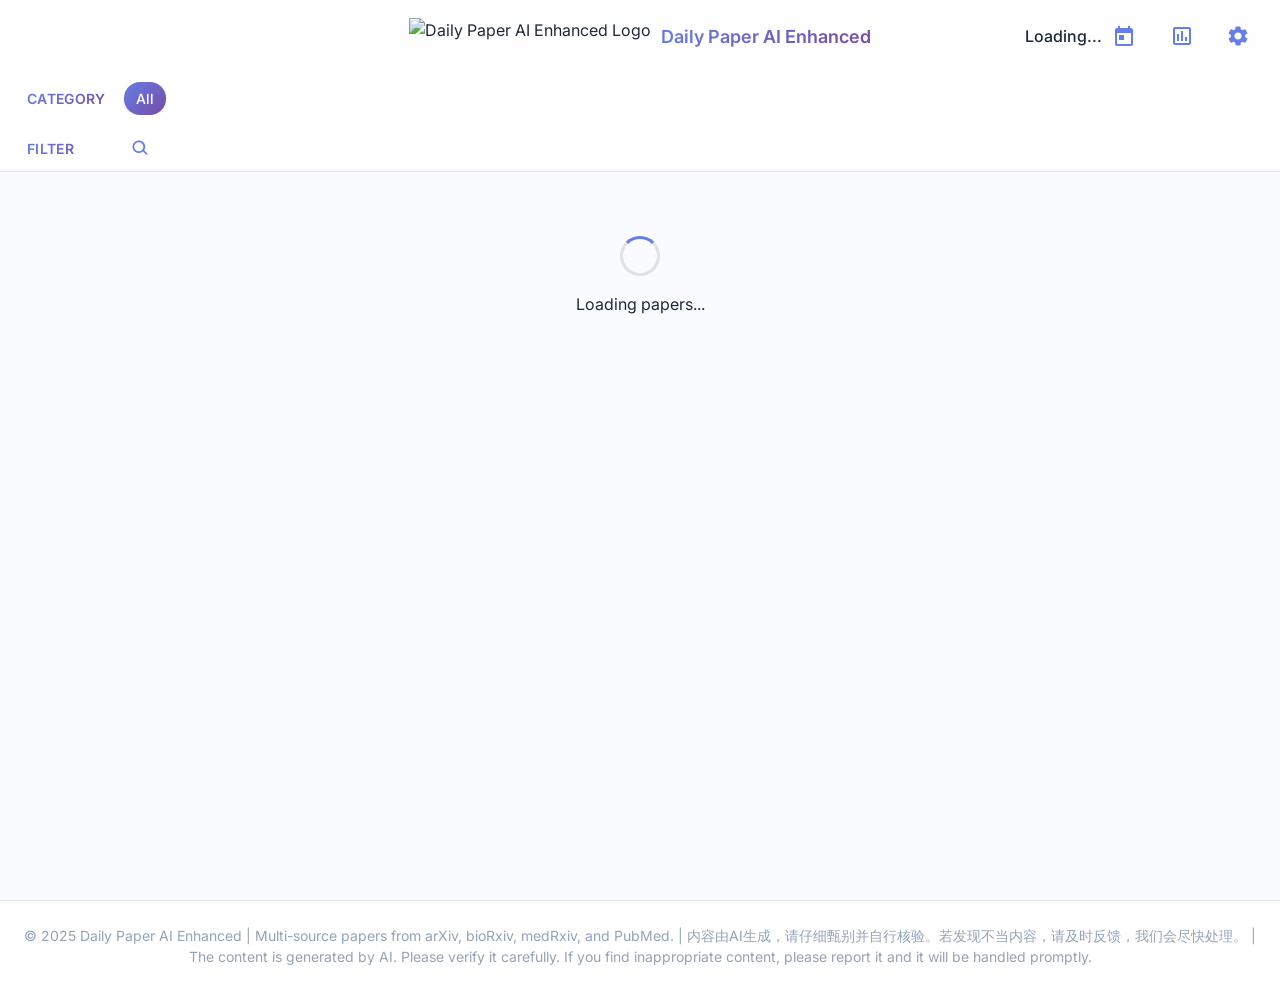
==== index.html @ 7dcc80c2 "Add multi-source paper pipeline and frontend docs" ====
<!DOCTYPE html>
<html lang="zh-CN">
<head>
    <meta charset="UTF-8">
    <meta name="viewport" content="width=device-width, initial-scale=1.0">
    <meta name="description" content="Daily Paper AI Enhanced - multi-source daily research digest">
    <title>Daily Paper AI Enhanced</title>
    <link rel="icon" type="image/png" href="assets/logo2-removebg-preview.png">
    <link rel="shortcut icon" type="image/png" href="assets/logo2-removebg-preview.png">
    <link rel="stylesheet" href="css/styles.css">
    <link rel="stylesheet" href="https://fonts.googleapis.com/css2?family=Inter:wght@300;400;500;600;700&display=swap">
    <link rel="stylesheet" href="https://cdn.jsdelivr.net/npm/flatpickr/dist/flatpickr.min.css">
    <script src="https://cdn.jsdelivr.net/npm/flatpickr"></script>

    <!-- Authentication Scripts -->
    <script src="js/auth-config.js"></script>
    <script src="js/auth.js"></script>
    <!-- Data Source Configuration -->
    <script src="js/data-config.js"></script>
    <script src="js/site-config.js"></script>
    <script>
        // Check authentication on page load
        Auth.requireAuth();

        // Show logout button only if password protection is enabled
        document.addEventListener('DOMContentLoaded', function() {
            const logoutButton = document.getElementById('logoutButton');
            if (logoutButton && Auth.isPasswordEnabled()) {
                logoutButton.style.display = '';
            }
        });
    </script>

    <script>
        window.onerror = function(message, source, lineno, colno, error) {
            const errorDiv = document.createElement('div');
            errorDiv.style.position = 'fixed';
            errorDiv.style.bottom = '10px';
            errorDiv.style.left = '10px';
            errorDiv.style.backgroundColor = 'rgba(255, 0, 0, 0.8)';
            errorDiv.style.color = 'white';
            errorDiv.style.padding = '10px';
            errorDiv.style.borderRadius = '5px';
            errorDiv.style.zIndex = '10000';
            errorDiv.style.maxWidth = '80%';
            errorDiv.textContent = `错误: ${message} (${source}:${lineno}:${colno})`;
            document.body.appendChild(errorDiv);
            
            setTimeout(() => errorDiv.remove(), 5000);
            
            return false;
        };
    </script>
</head>
<body>
    <div class="app-container">
        <header>
            <div class="header-content">
                <div class="header-left"></div>
                
                <div class="header-center">
                    <a href="index.html" class="site-logo">
                        <img src="assets/logo2-removebg-preview.png" alt="Daily Paper AI Enhanced Logo" class="logo-image" data-site-logo-alt>
                        <span class="site-title" data-site-title>Daily Paper AI Enhanced</span>
                    </a>
                </div>
                
                <div class="header-controls">
                    <div class="date-selector">
                        <div class="date-display">
                            <span id="currentDate">Loading...</span>
                            <button id="calendarButton" class="icon-button">
                                <svg width="24" height="24" viewBox="0 0 24 24" fill="none" xmlns="http://www.w3.org/2000/svg">
                                    <path d="M19 4H18V2H16V4H8V2H6V4H5C3.89 4 3.01 4.9 3.01 6L3 20C3 21.1 3.89 22 5 22H19C20.1 22 21 21.1 21 20V6C21 4.9 20.1 4 19 4ZM19 20H5V9H19V20ZM7 11H12V16H7V11Z" fill="currentColor"/>
                                </svg>
                            </button>
                        </div>
                    </div>
                    <a href="statistic.html" class="icon-button" title="Statistics">
                        <svg width="24" height="24" viewBox="0 0 24 24" fill="none" xmlns="http://www.w3.org/2000/svg">
                            <path d="M9 17H7V10H9V17ZM13 17H11V7H13V17ZM17 17H15V13H17V17ZM19 19H5V5H19V19.1V19ZM19 3H5C3.9 3 3 3.9 3 5V19C3 20.1 3.9 21 5 21H19C20.1 21 21 20.1 21 19V5C21 3.9 20.1 3 19 3Z" fill="currentColor"/>
                        </svg>
                    </a>
                    <a href="settings.html" class="icon-button" title="Settings">
                        <svg width="24" height="24" viewBox="0 0 24 24" fill="none" xmlns="http://www.w3.org/2000/svg">
                            <path d="M19.14 12.94c.04-.3.06-.61.06-.94 0-.32-.02-.64-.07-.94l2.03-1.58c.18-.14.23-.41.12-.61l-1.92-3.32c-.12-.22-.37-.29-.59-.22l-2.39.96c-.5-.38-1.03-.7-1.62-.94l-.36-2.54c-.04-.24-.24-.41-.48-.41h-3.84c-.24 0-.43.17-.47.41l-.36 2.54c-.59.24-1.13.57-1.62.94l-2.39-.96c-.22-.08-.47 0-.59.22L2.74 8.87c-.12.21-.08.47.12.61l2.03 1.58c-.05.3-.09.63-.09.94s.02.64.07.94l-2.03 1.58c-.18.14-.23.41-.12.61l1.92 3.32c.12.22.37.29.59.22l2.39-.96c.5.38 1.03.7 1.62.94l.36 2.54c.05.24.24.41.48.41h3.84c.24 0 .44-.17.47-.41l.36-2.54c.59-.24 1.13-.56 1.62-.94l2.39.96c.22.08.47 0 .59-.22l1.92-3.32c.12-.22.07-.47-.12-.61l-2.01-1.58zM12 15.6c-1.98 0-3.6-1.62-3.6-3.6s1.62-3.6 3.6-3.6 3.6 1.62 3.6 3.6-1.62 3.6-3.6 3.6z" fill="currentColor"/>
                        </svg>
                    </a>
                    <button id="logoutButton" onclick="Auth.logout()" class="icon-button" title="Logout" style="border: none; background: transparent; cursor: pointer; color: #e74c3c; display: none;">
                        <svg width="24" height="24" viewBox="0 0 24 24" fill="none" xmlns="http://www.w3.org/2000/svg">
                            <path d="M17 7L15.59 8.41L18.17 11H8V13H18.17L15.59 15.59L17 17L22 12L17 7ZM4 5H12V3H4C2.9 3 2 3.9 2 5V19C2 20.1 2.9 21 4 21H12V19H4V5Z" fill="currentColor"/>
                        </svg>
                    </button>
                    <!-- <div class="view-controls">
                        <button id="toggleView" class="button">
                            <span class="view-icon">
                                <svg width="24" height="24" viewBox="0 0 24 24" fill="none" xmlns="http://www.w3.org/2000/svg">
                                    <path d="M4 11H9V5H4V11ZM4 18H9V12H4V18ZM10 18H15V12H10V18ZM16 18H21V12H16V18ZM10 11H15V5H10V11ZM16 5V11H21V5H16Z" fill="currentColor"/>
                                </svg>
                            </span>
                            <span>View</span>
                        </button>
                    </div> -->
                </div>
            </div>
            <div class="category-nav">
                <div class="category-label-container">
                    <span class="category-nav-label">Category</span>
                    <div class="category-scroll">
                        <button class="category-button active" data-category="all">All</button>
                        <!-- 分类按钮将通过 JavaScript 动态生成 -->
                    </div>
                </div>
                <!-- Filter Tag Container -->
                <div class="filter-label-container">
                    <span class="filter-nav-label">Filter</span>
                    <!-- Text Search (magnifier-triggered) -->
                    <div id="textSearchContainer" class="text-search">
                        <button id="textSearchToggle" class="icon-button" title="Search">
                            <svg width="20" height="20" viewBox="0 0 24 24" fill="none" xmlns="http://www.w3.org/2000/svg">
                                <path d="M10.5 3a7.5 7.5 0 105.07 13.07l3.68 3.68a1 1 0 001.41-1.41l-3.68-3.68A7.5 7.5 0 0010.5 3zm0 2a5.5 5.5 0 110 11 5.5 5.5 0 010-11z" fill="currentColor"/>
                            </svg>
                        </button>
                        <div class="search-input-wrapper" style="display: none;">
                            <input id="textSearchInput" type="text" placeholder="Type to search..." aria-label="Search" />
                            <button id="textSearchClear" class="clear-x" title="Clear" style="display: none;">×</button>
                        </div>
                    </div>
                    <div class="filter-scroll" id="filterTags">
                        <!-- Authors and Keywords will be dynamically added here -->
                    </div>
                </div>
            </div>
        </header>

        <main>
            <div class="date-picker-modal" id="datePickerModal">
                <div class="date-picker-content">
                    <div class="date-picker-body">
                        <h3 class="date-picker-title">Select Date</h3>
                        <div class="flatpickr-container">
                            <input type="text" id="datepicker" placeholder="Select Date" data-input>
                        </div>
                        <div class="date-range-selector">
                            <span class="toggle-label">Range</span>
                            <label class="toggle-switch">
                                <input type="checkbox" id="dateRangeMode">
                                <span class="toggle-slider"></span>
                            </label>
                        </div>
                    </div>
                </div>
            </div>

            <div class="paper-container" id="paperContainer">
                <div class="loading-container">
                    <div class="loading-spinner"></div>
                    <p>Loading papers...</p>
                </div>
            </div>
        </main>

        <div class="paper-modal" id="paperModal">
            <div class="paper-modal-content">
                <div class="paper-modal-header">
                    <h2 id="modalTitle">Details</h2>
                    <button id="closeModal" class="icon-button">
                        <svg width="24" height="24" viewBox="0 0 24 24" fill="none" xmlns="http://www.w3.org/2000/svg">
                            <path d="M19 6.41L17.59 5L12 10.59L6.41 5L5 6.41L10.59 12L5 17.59L6.41 19L12 13.41L17.59 19L19 17.59L13.41 12L19 6.41Z" fill="currentColor"/>
                        </svg>
                    </button>
                </div>
                <div class="paper-modal-body" id="modalBody">
                </div>
                <div class="paper-modal-footer">
                    <div class="paper-navigation">
                        <span class="navigation-hint">← → to navigate • space for random</span>
                        <span id="paperPosition" class="paper-position">-</span>
                    </div>
                    <div class="paper-modal-buttons">
                    <a id="kimiChatLink" href="#" target="_blank" class="button icon-button" title="Open in KimiChat">
                        <svg width="24" height="24" viewBox="0 0 24 24" fill="none" xmlns="http://www.w3.org/2000/svg">
                            <text x="4" y="17" fill="#a42c25" font-family="Arial" font-weight="bold" font-size="14">AI</text>
                        </svg>
                    </a>
                    <a id="pdfLink" href="#" target="_blank" class="button icon-button" title="Open PDF">
                        <svg width="24" height="24" viewBox="0 0 24 24" fill="none" xmlns="http://www.w3.org/2000/svg">
                            <path d="M20 2H8C6.9 2 6 2.9 6 4V16C6 17.1 6.9 18 8 18H20C21.1 18 22 17.1 22 16V4C22 2.9 21.1 2 20 2ZM20 16H8V4H20V16ZM4 6H2V20C2 21.1 2.9 22 4 22H18V20H4V6ZM16 12V9C16 8.45 15.55 8 15 8H13V13H15C15.55 13 16 12.55 16 12ZM14 9H15V12H14V9ZM18 11H19V10H18V9H19V8H17V13H18V11ZM10 11H11C11.55 11 12 10.55 12 10V9C12 8.45 11.55 8 11 8H9V13H10V11ZM10 9H11V10H10V9Z" fill="#a42c25"/>
                        </svg>
                    </a>
                    <a id="htmlLink" href="#" target="_blank" class="button icon-button" title="Open HTML">
                        <svg width="24" height="24" viewBox="0 0 24 24" fill="none" xmlns="http://www.w3.org/2000/svg">
                            <path d="M7 17L3 12L7 7M17 17L21 12L17 7M14 5L10 19" stroke="#a42c25" stroke-width="2" stroke-linecap="round" stroke-linejoin="round"/>
                        </svg>
                    </a>
                    <a id="paperLink" href="#" target="_blank" class="button icon-button primary" title="Open paper page">
                        <svg width="24" height="24" viewBox="0 0 24 24" fill="none" xmlns="http://www.w3.org/2000/svg">
                            <path d="M14 3H6C4.9 3 4 3.9 4 5V19C4 20.1 4.9 21 6 21H18C19.1 21 20 20.1 20 19V9L14 3Z" stroke="#a42c25" stroke-width="1.8" stroke-linejoin="round"/>
                            <path d="M14 3V9H20" stroke="#a42c25" stroke-width="1.8" stroke-linejoin="round"/>
                            <path d="M10 14L16 8" stroke="#a42c25" stroke-width="1.8" stroke-linecap="round"/>
                            <path d="M12.5 8H16V11.5" stroke="#a42c25" stroke-width="1.8" stroke-linecap="round" stroke-linejoin="round"/>
                        </svg>
                    </a>
                    </div>
                </div>
            </div>
        </div>
    </div>
    
    <footer>
        <div class="footer-content">
            <p>&copy; 2025 <span data-site-title>Daily Paper AI Enhanced</span> | Multi-source papers from <span data-source-summary>arXiv, bioRxiv, medRxiv, and PubMed</span>. | 内容由AI生成，请仔细甄别并自行核验。若发现不当内容，请及时反馈，我们会尽快处理。 | The content is generated by AI. Please verify it carefully. If you find inappropriate content, please report it and it will be handled promptly.</p>
        </div>
    </footer>

    <!-- 回到顶部按钮 -->
    <button id="backToTop" class="back-to-top" title="back to top">
        <svg width="24" height="24" viewBox="0 0 24 24" fill="none" xmlns="http://www.w3.org/2000/svg">
            <path d="M7 14L12 9L17 14" stroke="currentColor" stroke-width="2" stroke-linecap="round" stroke-linejoin="round"/>
        </svg>
    </button>

    <script src="js/app.js?v=1.0.1"></script>
</body>
</html>
---- css/styles.css ----
/* 基础样式 */
:root {
  --primary-color: #667eea;
  --secondary-color: #764ba2;
  --accent-color: #6d2dad;
  --gradient-primary: linear-gradient(135deg, #667eea 0%, #764ba2 100%);
  --gradient-light: linear-gradient(135deg, #e0e7ff 0%, #f3e8ff 100%);
  --background-color: #fafbff;
  --card-bg-color: #ffffff;
  --background-hover: #f1f5f9;
  --text-color: #1e293b;
  --text-secondary: #475569;
  --text-tertiary: #94a3b8;
  --border-color: #e2e8f0;
  --border-accent: rgba(102, 126, 234, 0.2);
  --shadow-sm: 0 1px 3px rgba(102, 126, 234, 0.1);
  --shadow-md: 0 4px 15px rgba(102, 126, 234, 0.15);
  --shadow-lg: 0 8px 25px rgba(102, 126, 234, 0.2);
  --radius-sm: 8px;
  --radius-md: 12px;
  --transition: all 0.2s ease;
  --match-highlight: rgba(255, 223, 77, 0.22); /* 更明显的浅黄色背景 */
  --gold-color: #ffd700;
  --gold-dark: #d4af37;
  --gold-gradient: linear-gradient(135deg, #ffd700 0%, #d4af37 100%);
  --author-color: #10b981;
  --author-gradient: linear-gradient(135deg, #10b981 0%, #059669 100%);
  --keyword-color: #8b5cf6;
  --keyword-gradient: linear-gradient(135deg, #8b5cf6 0%, #7c3aed 100%);
}

* {
  margin: 0;
  padding: 0;
  box-sizing: border-box;
}

body {
  font-family: 'Inter', -apple-system, BlinkMacSystemFont, 'Segoe UI', Roboto, Helvetica, Arial, sans-serif;
  background-color: var(--background-color);
  color: var(--text-color);
  line-height: 1.5;
  -webkit-font-smoothing: antialiased;
  -moz-osx-font-smoothing: grayscale;
}

a {
  color: var(--primary-color);
  text-decoration: none;
}

a:hover {
  text-decoration: underline;
}

button {
  cursor: pointer;
  border: none;
  background: none;
  font: inherit;
  color: inherit;
}

.button {
  display: inline-flex;
  align-items: center;
  justify-content: center;
  gap: 8px;
  padding: 8px 16px;
  border-radius: var(--radius-sm);
  font-weight: 500;
  transition: var(--transition);
  background-color: var(--background-hover);
}

.button:hover {
  background-color: var(--border-color);
}

.button.primary {
  background: var(--gradient-primary);
  color: white;
  box-shadow: var(--shadow-sm);
}

.button.primary:hover {
  box-shadow: var(--shadow-md);
  transform: translateY(-1px);
}

.icon-button {
  display: flex;
  align-items: center;
  justify-content: center;
  width: 36px;
  height: 36px;
  border-radius: 50%;
  transition: var(--transition);
  color: var(--primary-color);
}

.icon-button:hover {
  background-color: rgba(102, 126, 234, 0.1);
}

/* 视图控制按钮样式 */
.view-controls {
  display: flex;
  align-items: center;
  gap: 4px;
}

.view-icon {
  display: flex;
  align-items: center;
  justify-content: center;
  margin-right: 2px;
  color: var(--primary-color);
  font-size: 14px;
}

.view-controls .button {
  border: 1px solid var(--border-accent);
  background-color: rgba(102, 126, 234, 0.05);
  padding: 4px 10px;
  font-size: 13px;
}

.view-controls .button:hover {
  background-color: rgba(102, 126, 234, 0.1);
}

.view-controls .button.active {
  background-color: rgba(102, 126, 234, 0.15);
  border-color: var(--primary-color);
  color: var(--primary-color);
  font-weight: 500;
}

/* 布局容器 */
.app-container {
  display: flex;
  flex-direction: column;
  min-height: 100vh;
}

/* 页头 */
header {
  position: sticky;
  top: 0;
  z-index: 100;
  background-color: rgba(255, 255, 255, 0.8);
  backdrop-filter: blur(10px);
  -webkit-backdrop-filter: blur(10px);
  border-bottom: 1px solid var(--border-color);
}

.header-content {
  display: flex;
  justify-content: space-between;
  align-items: center;
  padding: 16px 24px;
  max-width: 1440px;
  margin: 0 auto;
  width: 100%;
}

.header-left {
  display: flex;
  align-items: center;
  gap: 16px;
}

.header-center {
  display: flex;
  align-items: center;
  justify-content: center;
  position: absolute;
  left: 50%;
  transform: translateX(-50%);
}

.site-logo {
  display: flex;
  align-items: center;
  gap: 10px;
  text-decoration: none !important;
  color: var(--text-color);
  transition: var(--transition);
}

.site-logo:hover {
  text-decoration: none;
  opacity: 0.9;
}

.logo-image {
  height: 36px;
  width: auto;
}

.site-title {
  font-size: 18px;
  font-weight: 600;
  background: var(--gradient-primary);
  -webkit-background-clip: text;
  -webkit-text-fill-color: transparent;
  background-clip: text;
}

.header-content h1 {
  font-size: 20px;
  font-weight: 600;
}

.github-button {
  display: flex;
  align-items: center;
  gap: 8px;
  padding: 8px 16px;
  border-radius: 24px;
  background: var(--gradient-primary);
  color: white;
  font-size: 14px;
  font-weight: 500;
  transition: var(--transition);
  text-decoration: none !important;
  box-shadow: var(--shadow-sm);
}

.github-button:hover {
  background: var(--gradient-primary);
  text-decoration: none !important;
  transform: translateY(-1px);
  color: white;
  box-shadow: var(--shadow-md);
}

.github-button svg {
  fill: white;
}

.github-text {
  font-weight: 500;
}

.github-stats {
  display: flex;
  gap: 6px;
}

.star-badge,
.fork-badge {
  display: flex;
  align-items: center;
  gap: 4px;
  background-color: rgba(255, 255, 255, 0.25);
  border-radius: 12px;
  padding: 4px 8px;
  font-size: 12px;
  font-weight: 600;
}

.star-badge svg {
  fill: white;
  filter: drop-shadow(0 0 2px rgba(255, 255, 255, 0.3));
}

.fork-badge svg {
  fill: white;
  filter: drop-shadow(0 0 2px rgba(255, 255, 255, 0.3));
}

.star-count,
.fork-count {
  color: white;
  font-weight: 600;
}

.header-controls {
  display: flex;
  align-items: center;
  gap: 20px;
}

.date-selector {
  display: flex;
  align-items: center;
  gap: 8px;
  border-radius: var(--radius-sm);
  padding: 2px;
}

.date-display {
  display: flex;
  align-items: center;
  gap: 4px;
  font-weight: 500;
  color: var(--text-color);
}

/* 类别导航栏 */
.category-nav {
  background-color: rgba(255, 255, 255, 0.8);
  backdrop-filter: blur(10px);
  -webkit-backdrop-filter: blur(10px);
  position: sticky;
  top: 70px;
  z-index: 10;
  display: flex;
  flex-direction: column;
  align-items: center; /* 居中显示 */
}

.category-nav::-webkit-scrollbar {
  display: none;
}

.category-label-container {
  display: flex;
  align-items: center;
  max-width: 1440px; /* 与main容器的max-width相同 */
  width: 100%;
  padding: 10px 24px 5px 24px; /* 减少上下内边距 */
  margin: 0 auto; /* 居中显示 */
  position: relative;
}

.category-nav-label, .filter-nav-label {
  font-weight: 600;
  background: var(--gradient-primary);
  -webkit-background-clip: text;
  -webkit-text-fill-color: transparent;
  background-clip: text;
  margin-right: 8px; /* 减少右侧间距 */
  white-space: nowrap;
  min-width: 90px; /* 减少宽度从120px到90px */
  letter-spacing: 0.3px; /* 减少字母间距 */
  font-size: 14px; /* 减小字体大小 */
  text-transform: uppercase;
  opacity: 1; /* 增加不透明度 */
  position: relative;
  z-index: 1;
  padding-left: 3px; /* 减少左侧内边距 */
}

/* 删除装饰线的CSS规则 */
.category-nav-label::after, .keyword-nav-label::after {
  content: none; /* 移除装饰线 */
}

.category-scroll {
  display: flex;
  overflow-x: auto;
  gap: 10px;
  -ms-overflow-style: none;
  scrollbar-width: none;
  width: 100%;
  justify-content: flex-start; /* 改为左对齐 */
  flex-wrap: nowrap; /* 禁止换行 */
  white-space: nowrap; /* 确保内容不会换行 */
  /* 添加鼠标滚轮横向滚动支持 */
  overflow-y: hidden;
}

.filter-scroll {
  display: flex;
  overflow-x: auto;
  gap: 10px;
  -ms-overflow-style: none;
  scrollbar-width: none;
  width: 100%;
  justify-content: flex-start; /* 改为左对齐 */
  flex-wrap: nowrap; /* 禁止换行 */
  white-space: nowrap; /* 确保内容不会换行 */
  /* 添加鼠标滚轮横向滚动支持 */
  overflow-y: hidden;
}

/* Text search UI */
.text-search {
  display: inline-flex;
  align-items: center;
  gap: 8px;
  margin-right: 8px;
}

.text-search .search-input-wrapper {
  display: inline-flex;
  align-items: center;
  gap: 6px;
  background-color: var(--background-hover);
  border: 1px solid var(--border-accent);
  border-radius: 16px;
  padding: 4px 8px;
}

#textSearchInput {
  border: none;
  outline: none;
  background: transparent;
  font-size: 14px;
  color: var(--text-color);
  width: 220px;
}

.text-search .clear-x {
  width: 22px;
  height: 22px;
  border-radius: 50%;
  background-color: rgba(0,0,0,0.08);
  color: var(--text-secondary);
  display: inline-flex;
  align-items: center;
  justify-content: center;
}

.text-search .clear-x:hover {
  background-color: rgba(0,0,0,0.14);
}

.filter-scroll::-webkit-scrollbar {
  display: none;
}

.filter-label-container {
  display: flex;
  align-items: center;
  max-width: 1440px; /* 与main容器的max-width相同 */
  width: 100%;
  padding: 10px 24px 5px 24px; /* 与category标签容器保持一致 */
  margin: 0 auto; /* 居中显示 */
  position: relative;
}

.category-button {
  display: inline-flex;
  align-items: center;
  justify-content: center;
  flex-shrink: 0;
  padding: 6px 12px;
  background-color: var(--background-hover);
  border-radius: 16px;
  font-size: 14px;
  font-weight: 500;
  color: var(--text-secondary);
  transition: var(--transition);
  white-space: nowrap;
  margin: 0 2px;
  box-shadow: 0 1px 2px rgba(0, 0, 0, 0.04);
}

.keyword-tag {
  display: inline-flex;
  align-items: center;
  justify-content: center;
  flex-shrink: 0;
  padding: 6px 12px;
  background-color: var(--background-hover);
  border-radius: 16px;
  font-size: 14px;
  font-weight: 500;
  color: var(--text-secondary);
  transition: var(--transition);
  white-space: nowrap;
  cursor: pointer;
  margin: 0 2px;
  box-shadow: 0 1px 2px rgba(0, 0, 0, 0.04);
}

.category-count {
  display: inline-flex;
  align-items: center;
  justify-content: center;
  margin-left: 6px;
  min-width: 20px;
  height: 20px;
  background-color: rgba(0, 0, 0, 0.05);
  border-radius: 10px;
  font-size: 12px;
  padding: 0 6px;
  transition: var(--transition);
}

.category-button:hover {
  background-color: var(--border-color);
  color: var(--text-color);
}

.keyword-tag:hover {
  background-color: var(--border-color);
  color: var(--text-color);
}

.category-button.active {
  background: var(--gradient-primary);
  color: white;
  box-shadow: var(--shadow-sm);
}

/* 作者按钮样式 */
.author-button {
  background-color: rgba(102, 126, 234, 0.08); /* primary tint */
  color: var(--primary-color);
  border: 1px solid rgba(102, 126, 234, 0.25);
}

.author-button:hover {
  background-color: rgba(102, 126, 234, 0.12);
  border-color: rgba(102, 126, 234, 0.35);
}

.author-button.active {
  background: var(--gradient-primary);
  color: white;
  border-color: var(--primary-color);
  box-shadow: 0 2px 8px rgba(102, 126, 234, 0.25);
}

/* 关键词按钮样式 */
.keyword-button {
  background-color: rgba(167, 139, 250, 0.10); /* accent tint */
  color: var(--accent-color);
  border: 1px solid rgba(167, 139, 250, 0.25);
}

.keyword-button:hover {
  background-color: rgba(167, 139, 250, 0.14);
  border-color: rgba(167, 139, 250, 0.35);
}

.keyword-button.active {
  background: linear-gradient(135deg, var(--accent-color) 0%, var(--secondary-color) 100%);
  color: white;
  border-color: var(--accent-color);
  box-shadow: 0 2px 8px rgba(167, 139, 250, 0.25);
}

.keyword-tag.active {
  background: var(--gradient-primary);
  color: white;
  box-shadow: var(--shadow-sm);
}

.category-button.active .category-count {
  background-color: rgba(255, 255, 255, 0.3);
  color: #fff;
}

/* 标签动画效果 */
.keyword-tag.tag-appear,
.category-button.tag-appear {
  animation: tagAppear 0.3s ease;
}

.keyword-tag.tag-highlight,
.category-button.tag-highlight {
  animation: tagHighlight 1s ease;
}

@keyframes tagAppear {
  0% {
    opacity: 0;
    transform: translateY(10px);
  }
  100% {
    opacity: 1;
    transform: translateY(0);
  }
}

@keyframes tagHighlight {
  0% {
    transform: scale(1);
    box-shadow: 0 0 0 rgba(102, 126, 234, 0.4);
  }
  50% {
    transform: scale(1.05);
    box-shadow: 0 0 8px rgba(102, 126, 234, 0.6);
  }
  100% {
    transform: scale(1);
    box-shadow: 0 0 0 rgba(102, 126, 234, 0.4);
  }
}

/* 主要内容区域 */
main {
  flex: 1;
  padding: 0 24px 24px 24px; /* 修改上边距为0，保持左右下边距 */
  max-width: 1440px;
  margin: 0 auto;
  width: 100%;
}

/* 论文容器 - 网格视图 */
.paper-container {
  display: grid;
  grid-template-columns: repeat(auto-fill, minmax(350px, 1fr));
  gap: 30px;
  margin-top: 24px;
  align-items: flex-start;
}

/* 论文容器 - 列表视图 */
.paper-container.list-view {
  display: flex;
  flex-direction: column;
  gap: 20px;
}

/* 论文卡片 - 网格视图 */
.paper-card {
  background-color: var(--card-bg-color);
  border-radius: var(--radius-md);
  box-shadow: var(--shadow-sm);
  overflow: visible;
  transition: var(--transition);
  cursor: pointer;
  height: auto;
  min-height: 100%;
  display: flex;
  flex-direction: column;
  position: relative;
}

.paper-card:hover {
  box-shadow: var(--shadow-md);
  transform: translateY(-2px);
  background-color: var(--background-light);
}

.paper-card-header {
  padding: 16px;
  border-bottom: 1px solid var(--border-color);
}

.paper-card-title {
  font-size: 16px;
  font-weight: 600;
  margin-bottom: 12px;
  line-height: 1.5;
  overflow: visible;
}

.paper-card-authors {
  font-size: 14px;
  color: var(--text-secondary);
  margin-bottom: 12px;
  line-height: 1.4;
  overflow: visible;
}

/* 作者列表项样式 */
.paper-card-authors .author-item {
  display: inline;
  white-space: nowrap;
}

/* 作者省略号样式 */
.paper-card-authors .author-ellipsis {
  display: inline;
  color: var(--text-tertiary);
  font-weight: 500;
  margin: 0 2px;
  user-select: none;
}

.paper-card-categories {
  display: flex;
  flex-wrap: wrap;
  gap: 6px;
  margin-bottom: 6px;
}

.category-tag {
  font-size: 12px;
  padding: 2px 8px;
  border-radius: 12px;
  background-color: var(--background-hover);
  color: var(--text-secondary);
  border: 1px solid var(--border-accent);
}

.paper-card-body {
  padding: 20px;
  flex-grow: 1;
  display: flex;
  flex-direction: column;
}

.paper-card-summary {
  font-size: 14px;
  color: var(--text-secondary);
  line-height: 1.5;
  overflow: visible;
  margin-bottom: 20px;
  border-left: 3px solid var(--primary-color);
  padding-left: 12px;
  background-color: rgba(102, 126, 234, 0.05);
  padding: 12px;
  border-radius: 6px;
}

.paper-card-footer {
  margin-top: auto;
  display: flex;
  justify-content: space-between;
  align-items: center;
}

.paper-card-date {
  font-size: 12px;
  color: var(--text-tertiary);
}

.paper-card-link {
  font-size: 14px;
  color: var(--primary-color);
  font-weight: 500;
}

/* 论文卡片 - 列表视图 */
.list-view .paper-card {
  flex-direction: row;
  align-items: center;
  padding: 16px;
  gap: 20px;
}

.list-view .paper-card-header {
  padding: 0;
  border-bottom: none;
  flex: 1;
}

.list-view .paper-card-body {
  padding: 0;
  flex: 2;
}

.list-view .paper-card-footer {
  margin-top: 0;
  padding: 0;
  flex: 0 0 auto;
}

/* 论文详情模态框 */
.paper-modal {
  display: none;
  position: fixed;
  top: 0;
  left: 0;
  width: 100%;
  height: 100%;
  background-color: rgba(0, 0, 0, 0.5);
  z-index: 1000;
  overflow-y: auto;
  backdrop-filter: blur(5px);
  -webkit-backdrop-filter: blur(5px);
}

.paper-modal.active {
  display: flex;
  justify-content: center;
  align-items: flex-start;
}

.paper-modal-content {
  background-color: var(--card-bg-color);
  border-radius: var(--radius-md);
  box-shadow: var(--shadow-md);
  width: 90%;
  max-width: 800px;
  margin: 60px auto;
  max-height: calc(100vh - 120px);
  display: flex;
  flex-direction: column;
  animation: modalFadeIn 0.3s ease;
}

@keyframes modalFadeIn {
  from {
    opacity: 0;
    transform: translateY(20px);
  }
  to {
    opacity: 1;
    transform: translateY(0);
  }
}

.paper-modal-header {
  padding: 20px;
  border-bottom: 1px solid var(--border-color);
  display: flex;
  justify-content: space-between;
  align-items: center;
  position: relative;
}

.paper-modal-header h2 {
  font-size: 20px;
  font-weight: 600;
}

.paper-modal-body {
  padding: 20px;
  overflow-y: auto;
  flex: 1;
}

.paper-modal-body h3 {
  font-size: 18px;
  font-weight: 600;
  margin-bottom: 16px;
}

.paper-modal-body p {
  margin-bottom: 16px;
  line-height: 1.6;
}

.paper-modal-footer {
  display: flex;
  justify-content: space-between;
  align-items: center;
  gap: 8px;
  padding: 16px;
  border-top: 1px solid var(--border-color);
}

.paper-navigation {
  display: flex;
  flex-direction: column;
  align-items: flex-start;
  gap: 4px;
}

.paper-modal-buttons {
  display: flex;
  gap: 8px;
  align-items: center;
}

.paper-modal-footer .button.icon-button {
  width: 40px;
  height: 40px;
  padding: 8px;
  display: flex;
  align-items: center;
  justify-content: center;
  transition: all 0.2s ease;
  position: relative;
  border: none;
  background: none;
}

.paper-modal-footer .button.icon-button:not(.primary) {
  color: var(--text-primary);
}

.paper-modal-footer .button.icon-button:not(.primary):hover {
  color: var(--primary-color);
  transform: translateY(-1px);
}

/* Primary paper link icon */
.paper-modal-footer #paperLink svg {
  width: 24px;
  height: 24px;
  margin: 0;
}

.paper-modal-footer .button.icon-button.primary {
  background: none;
}

.paper-modal-footer .button.icon-button.primary:hover {
  transform: translateY(-1px);
}

/* Tooltip styles */
.paper-modal-footer .button.icon-button::after {
  content: attr(title);
  position: absolute;
  bottom: 100%;
  left: 50%;
  transform: translateX(-50%);
  padding: 4px 8px;
  background-color: rgba(0, 0, 0, 0.8);
  color: white;
  font-size: 12px;
  border-radius: 4px;
  white-space: nowrap;
  opacity: 0;
  visibility: hidden;
  transition: all 0.2s ease;
  pointer-events: none;
  margin-bottom: 5px;
}

.paper-modal-footer .button.icon-button:hover::after {
  opacity: 1;
  visibility: visible;
}

.navigation-hint {
  font-size: 12px;
  color: var(--text-tertiary);
  font-weight: 500;
}

.paper-position {
  font-size: 14px;
  color: var(--text-secondary);
  font-weight: 600;
}

/* 日期选择器样式 */
.date-picker-modal {
  position: fixed;
  top: 0;
  left: 0;
  right: 0;
  bottom: 0;
  background-color: rgba(0, 0, 0, 0.5);
  display: flex;
  align-items: center;
  justify-content: center;
  z-index: 1000;
  opacity: 0;
  visibility: hidden;
  transition: var(--transition);
  backdrop-filter: blur(5px);
  -webkit-backdrop-filter: blur(5px);
  pointer-events: none;
}

.date-picker-modal.active {
  opacity: 1;
  visibility: visible;
  pointer-events: auto;
}

.date-picker-content {
  background-color: var(--card-bg-color);
  border-radius: var(--radius-md);
  box-shadow: 0 10px 25px rgba(0, 0, 0, 0.1);
  width: 100%;
  max-width: 360px;
  max-height: 90vh;
  overflow-y: auto;
  animation: modalFadeIn 0.3s ease forwards;
  padding: 24px;
  border: 1px solid rgba(0, 0, 0, 0.08);
}

.date-picker-header {
  display: flex;
  justify-content: space-between;
  align-items: center;
  padding: 16px 20px;
  border-bottom: 1px solid var(--border-color);
}

.date-picker-header h3 {
  font-size: 18px;
  font-weight: 600;
}

.date-picker-body {
  padding: 0;
}

.date-picker-title {
  font-size: 18px;
  font-weight: 600;
  margin: 0 0 16px 0;
  color: var(--primary-color);
  text-align: center;
}

.flatpickr-container {
  margin-bottom: 20px;
  width: 100%;
}

.flatpickr-container input {
  display: none;
}

/* Make flatpickr calendar take full width */
.flatpickr-calendar {
  width: 100% !important;
  max-width: 100% !important;
  padding: 0 !important;
  box-sizing: border-box !important;
  background: transparent !important;
  box-shadow: none !important;
  border: none !important;
}

.flatpickr-months {
  width: 100% !important;
  padding: 0;
  margin-bottom: 10px;
  background-color: transparent !important;
}

.flatpickr-month {
  background-color: transparent !important;
  color: var(--text-color) !important;
}

.flatpickr-current-month {
  padding: 0 !important;
  font-size: 18px !important;
  font-weight: 600 !important;
}

.flatpickr-monthDropdown-months {
  font-weight: 600 !important;
  color: var(--text-color) !important;
}

.flatpickr-prev-month, .flatpickr-next-month {
  padding: 5px !important;
  fill: var(--primary-color) !important;
  color: var(--primary-color) !important;
}

.flatpickr-prev-month:hover, .flatpickr-next-month:hover {
  background-color: rgba(0, 0, 0, 0.05) !important;
  border-radius: 50% !important;
}

.flatpickr-weekdays {
  width: 100% !important;
  background-color: transparent !important;
  margin-bottom: 5px;
}

.flatpickr-weekday {
  height: 28px;
  line-height: 28px;
  flex: 1;
  background-color: transparent !important;
  color: var(--text-secondary) !important;
  font-weight: 500 !important;
  font-size: 14px !important;
}

.flatpickr-days {
  width: 100% !important;
  display: flex !important;
  justify-content: center !important;
  background-color: transparent !important;
}

.dayContainer {
  width: 100% !important;
  min-width: 100% !important;
  max-width: 100% !important;
  display: flex !important;
  flex-wrap: wrap !important;
  /* justify-content: flex-start !important; */
  padding: 0 !important;
}

.flatpickr-day {
  margin: 2px;
  height: 36px !important;
  line-height: 36px !important;
  border-radius: 50% !important;
  /* max-width: 36px !important; */
  width: calc(100% / 7 ) !important;
  flex: 0 0 calc(100% / 7 ) !important;
  display: inline-flex !important;
  justify-content: center !important;
  align-items: center !important;
  box-sizing: border-box !important;
  font-weight: 400 !important;
  color: var(--text-color) !important;
  border: none !important;
}

.flatpickr-day.today {
  border: none !important;
  background-color: rgba(102, 126, 234, 0.1) !important;
  color: var(--primary-color) !important;
  font-weight: 600 !important;
}

.flatpickr-day.selected, 
.flatpickr-day.startRange, 
.flatpickr-day.endRange, 
.flatpickr-day.selected.inRange, 
.flatpickr-day.startRange.inRange, 
.flatpickr-day.endRange.inRange, 
.flatpickr-day.selected:focus, 
.flatpickr-day.startRange:focus, 
.flatpickr-day.endRange:focus, 
.flatpickr-day.selected:hover, 
.flatpickr-day.startRange:hover, 
.flatpickr-day.endRange:hover, 
.flatpickr-day.selected.prevMonthDay, 
.flatpickr-day.startRange.prevMonthDay, 
.flatpickr-day.endRange.prevMonthDay, 
.flatpickr-day.selected.nextMonthDay, 
.flatpickr-day.startRange.nextMonthDay, 
.flatpickr-day.endRange.nextMonthDay {
  background: var(--gradient-primary) !important;
  border-color: var(--primary-color) !important;
  color: white !important;
  font-weight: 600 !important;
  box-shadow: var(--shadow-sm) !important;
}

.flatpickr-day.inRange, 
.flatpickr-day.prevMonthDay.inRange, 
.flatpickr-day.nextMonthDay.inRange, 
.flatpickr-day.today.inRange, 
.flatpickr-day.prevMonthDay.today.inRange, 
.flatpickr-day.nextMonthDay.today.inRange {
  background: rgba(102, 126, 234, 0.15) !important;
  border-color: transparent !important;
  color: var(--text-color) !important;
  box-shadow: none !important;
}

.flatpickr-day:hover, 
.flatpickr-day.prevMonthDay:hover, 
.flatpickr-day.nextMonthDay:hover, 
.flatpickr-day:focus, 
.flatpickr-day.prevMonthDay:focus, 
.flatpickr-day.nextMonthDay:focus {
  background: rgba(0, 0, 0, 0.05) !important;
  border-color: transparent !important;
}

.flatpickr-day.flatpickr-disabled, 
.flatpickr-day.flatpickr-disabled:hover,
.flatpickr-day.prevMonthDay, 
.flatpickr-day.nextMonthDay, 
.flatpickr-day.notAllowed {
  color: rgba(57, 57, 57, 0.3) !important;
  background: transparent !important;
  cursor: not-allowed;
}

.date-range-selector {
  display: flex;
  align-items: center;
  justify-content: center;
  padding: 12px 0;
  border-top: 1px solid var(--border-color);
  background-color: rgba(0, 0, 0, 0.02);
  border-radius: 0 0 var(--radius-md) var(--radius-md);
  margin: 16px -24px -24px -24px;
}

.toggle-switch {
  position: relative;
  display: inline-block;
  width: 42px;
  height: 22px;
  margin: 0 10px;
}

.toggle-switch input {
  opacity: 0;
  width: 0;
  height: 0;
}

.toggle-slider {
  position: absolute;
  cursor: pointer;
  top: 0;
  left: 0;
  right: 0;
  bottom: 0;
  background-color: var(--border-color);
  transition: .3s;
  border-radius: 24px;
  box-shadow: inset 0 1px 3px rgba(0, 0, 0, 0.1);
}

.toggle-slider:before {
  position: absolute;
  content: "";
  height: 16px;
  width: 16px;
  left: 3px;
  top: 50%;
  transform: translateY(-50%);
  background-color: white;
  transition: .3s;
  border-radius: 50%;
  box-shadow: 0 1px 3px rgba(0, 0, 0, 0.15);
}

input:checked + .toggle-slider {
  background: var(--gradient-primary);
}

input:focus + .toggle-slider {
  box-shadow: inset 0 1px 3px rgba(0, 0, 0, 0.1), 0 0 0 2px rgba(102, 126, 234, 0.2);
}

input:checked + .toggle-slider:before {
  transform: translate(20px, -50%);
}

.toggle-label {
  font-size: 13px;
  font-weight: 500;
  color: var(--text-secondary);
  user-select: none;
  min-width: 40px;
  text-align: center;
}

@media (max-width: 768px) {
  .header-content {
    padding: 12px 16px;
  }
  
  .header-center {
    position: static;
    transform: none;
    margin-bottom: 8px;
  }
  
  .header-left {
    display: none;
  }
  
  .header-controls {
    margin-left: auto;
  }
  
  .category-scroll {
    padding: 8px 16px;
    max-width: 100%; /* 在移动端占满宽度 */
    justify-content: flex-start; /* 在移动端左对齐 */
    flex-wrap: nowrap; /* 确保不换行 */
  }
  
  .filter-scroll {
    padding: 0 16px 8px;
    margin-top: -4px;
    gap: 6px;
    max-width: 100%; /* 在移动端占满宽度 */
    justify-content: flex-start; /* 在移动端左对齐 */
    flex-wrap: nowrap; /* 确保不换行 */
  }
  
  .category-button, .keyword-tag {
    padding: 4px 10px;
    font-size: 12px;
    border-radius: 14px;
    margin: 0 2px; /* 调整为水平边距 */
  }
  
  main {
    padding: 0 16px 16px 16px; /* 调整与类别/关键词区域保持一致 */
    padding-left: 10px;
  }
  
  .paper-container {
    padding: 0;
    margin-top: 16px;
  }
  
  .keyword-tag-container {
    margin: 6px 16px 0;
    padding: 8px 12px;
  }
  
  .keyword-tag-header {
    margin-bottom: 6px;
  }
  
  .keyword-tags {
    gap: 6px;
    min-height: 24px;
    padding: 4px;
  }
  
  .keyword-tags .keyword-tag {
    padding: 3px 8px;
    font-size: 12px;
    border-radius: 12px;
  }
  
  .list-view .paper-card {
    flex-direction: column;
  }
  
  .list-view .paper-card-header,
  .list-view .paper-card-body {
    width: 100%;
  }
  
  .paper-modal-content {
    width: 95%;
    max-height: 85vh;
  }
  
  .paper-sections {
    flex-direction: column;
  }
  
  .date-picker-content {
    width: 95%;
  }
}

/* 加载状态 */
.loading-container {
  display: flex;
  flex-direction: column;
  align-items: center;
  justify-content: center;
  padding: 40px;
  grid-column: 1 / -1;
}

.loading-spinner {
  width: 40px;
  height: 40px;
  border: 3px solid rgba(0, 0, 0, 0.1);
  border-radius: 50%;
  border-top-color: var(--primary-color);
  animation: spinner 1s linear infinite;
  margin-bottom: 16px;
}

@keyframes spinner {
  to {
    transform: rotate(360deg);
  }
}

/* 页脚 */
footer {
  background-color: #fff;
  border-top: 1px solid var(--border-color);
  padding: 24px;
  margin-top: auto;
}

.footer-content {
  max-width: 1440px;
  margin: 0 auto;
  text-align: center;
  color: var(--text-tertiary);
  font-size: 14px;
}

/* 添加对论文索引号和详情部分的样式 */
.paper-card-index {
  font-weight: 600;
  color: white;
  background: var(--gradient-primary);
  width: 28px;
  height: 28px;
  border-radius: 50%;
  display: flex;
  align-items: center;
  justify-content: center;
  font-size: 14px;
  box-shadow: 0 2px 4px rgba(102, 126, 234, 0.2);
  position: absolute;
  top: -10px;
  left: -10px;
  z-index: 5;
}

.paper-sections {
  margin-top: 16px;
  display: grid;
  grid-template-columns: repeat(auto-fit, minmax(300px, 1fr));
  gap: 16px;
}

.paper-section {
  background-color: rgba(102, 126, 234, 0.03);
  border-radius: var(--radius-sm);
  padding: 16px;
  border-left: 3px solid var(--primary-color);
}

.paper-section h4 {
  margin-top: 0;
  margin-bottom: 8px;
  color: var(--primary-color);
  font-size: 16px;
}

.original-abstract {
  font-style: italic;
  border-left: 3px solid var(--border-color);
  padding-left: 16px;
  color: var(--text-secondary);
}

/* 在列表视图中调整索引显示 */
.list-view .paper-card-index {
  position: relative;
  top: auto;
  left: auto;
  margin-right: 12px;
  margin-top: auto;
  margin-bottom: auto;
}

/* 设置模态框样式 */
.settings-modal {
  position: fixed;
  top: 0;
  left: 0;
  width: 100%;
  height: 100%;
  background-color: rgba(15, 23, 42, 0.6);
  backdrop-filter: blur(4px);
  z-index: 1000;
  display: flex;
  justify-content: center;
  align-items: center;
  opacity: 0;
  visibility: hidden;
  transition: opacity 0.3s ease, visibility 0.3s ease;
}

.settings-modal.active {
  opacity: 1;
  visibility: visible;
}

.settings-modal-content {
  background-color: var(--card-bg-color);
  border-radius: var(--radius-md);
  width: 90%;
  max-width: 600px;
  max-height: 85vh;
  box-shadow: var(--shadow-lg);
  display: flex;
  flex-direction: column;
  transform: translateY(20px);
  transition: transform 0.3s cubic-bezier(0.34, 1.56, 0.64, 1);
  overflow: hidden;
}

.settings-modal.active .settings-modal-content {
  transform: translateY(0);
}

.settings-modal-header {
  display: flex;
  justify-content: space-between;
  align-items: center;
  padding: 20px 24px;
  border-bottom: 1px solid var(--border-color);
}

.settings-modal-header h2 {
  font-size: 20px;
  font-weight: 600;
  margin: 0;
  background: var(--gradient-primary);
  -webkit-background-clip: text;
  -webkit-text-fill-color: transparent;
  background-clip: text;
}

.settings-modal-body {
  padding: 24px;
  overflow-y: auto;
  max-height: calc(85vh - 140px);
}

.settings-section {
  margin-bottom: 28px;
}

.settings-section:last-child {
  margin-bottom: 0;
}

.settings-section h3 {
  font-size: 16px;
  font-weight: 600;
  margin-bottom: 16px;
  color: var(--text-color);
}

.settings-item {
  margin-bottom: 20px;
  display: flex;
  align-items: center;
  justify-content: space-between;
}

.settings-item:last-child {
  margin-bottom: 0;
}

.settings-item label {
  font-size: 14px;
  font-weight: 500;
  color: var(--text-secondary);
}

.settings-input {
  background-color: var(--background-color);
  border: 1px solid var(--border-color);
  border-radius: var(--radius-sm);
  padding: 8px 12px;
  font-size: 14px;
  color: var(--text-color);
  transition: var(--transition);
  width: 180px;
}

.settings-input:focus {
  border-color: var(--primary-color);
  outline: none;
  box-shadow: 0 0 0 2px rgba(102, 126, 234, 0.2);
}

.settings-modal-footer {
  display: flex;
  justify-content: flex-end;
  gap: 12px;
  padding: 16px 24px;
  border-top: 1px solid var(--border-color);
}

.tag-selector {
  display: flex;
  flex-direction: column;
  gap: 8px;
  width: 180px;
}

.selected-tags {
  display: flex;
  flex-wrap: wrap;
  gap: 8px;
  margin-bottom: 8px;
}

.selected-tags .category-tag {
  display: inline-flex;
  align-items: center;
  background-color: rgba(102, 126, 234, 0.1);
  color: var(--primary-color);
  border-radius: 16px;
  padding: 4px 12px;
  font-size: 12px;
  font-weight: 500;
  cursor: pointer;
  transition: var(--transition);
}

.selected-tags .category-tag:hover {
  background-color: rgba(102, 126, 234, 0.2);
}

.range-selector {
  display: flex;
  align-items: center;
  gap: 12px;
  width: 180px;
}

.settings-range {
  flex: 1;
  height: 4px;
  -webkit-appearance: none;
  appearance: none;
  background: var(--gradient-light);
  border-radius: 2px;
  outline: none;
}

.settings-range::-webkit-slider-thumb {
  -webkit-appearance: none;
  appearance: none;
  width: 16px;
  height: 16px;
  border-radius: 50%;
  background: var(--gradient-primary);
  cursor: pointer;
  box-shadow: var(--shadow-sm);
}

.settings-range::-moz-range-thumb {
  width: 16px;
  height: 15px;
  border-radius: 50%;
  background: var(--gradient-primary);
  cursor: pointer;
  box-shadow: var(--shadow-sm);
  border: none;
}

#fontSizeValue {
  font-size: 14px;
  color: var(--text-secondary);
  min-width: 40px;
  text-align: right;
}

@media (max-width: 768px) {
  .settings-item {
    flex-direction: column;
    align-items: flex-start;
    gap: 8px;
  }
  
  .settings-input, 
  .tag-selector,
  .range-selector {
    width: 100%;
  }
}

.clear-button {
  background-color: var(--text-tertiary);
  color: white;
  font-size: 13px;
  padding: 4px 10px;
  margin: 4px 2px; /* 添加边距与其他按钮一致 */
}

.clear-button:hover {
  background-color: var(--text-secondary);
}

/* 类别标签和关键词标签样式 */
.category-label {
  font-weight: 600;
  color: var(--text-color);
  margin-right: 6px;
}

.keyword-label {
  font-weight: 600;
  color: var(--text-color);
  margin-right: 6px;
  white-space: nowrap;
  margin-left: 0;
  min-width: 90px; /* 减少宽度从120px到90px，与Category标签保持一致 */
}

.author-label {
  font-weight: 600;
  color: var(--text-color);
  margin-right: 6px;
  white-space: nowrap;
  margin-left: 0;
  min-width: 90px; /* 与Category和Keyword标签保持一致 */
}

.logic-indicator {
  display: inline-flex;
  align-items: center;
  justify-content: center;
  background: var(--gradient-primary);
  color: white;
  border-radius: 12px;
  padding: 3px 8px;
  font-size: 12px;
  font-weight: 600;
  margin-right: 8px;
  box-shadow: 0 1px 3px rgba(0, 0, 0, 0.1);
  letter-spacing: 0.5px;
}

.filter-logic-hint {
  font-size: 11px;
  opacity: 0.85;
  font-weight: 500;
  margin-left: 4px;
  letter-spacing: 0;
  text-transform: none;
}

  padding-left: 3px; /* 减少左侧内边距 */
}


.author-tag {
  display: inline-flex;
  align-items: center;
  justify-content: center;
  padding: 4px 12px;
  margin-right: 8px;
  background-color: var(--tag-bg);
  color: var(--text-secondary);
  border-radius: 16px;
  font-size: 13px;
  font-weight: 500;
  cursor: pointer;
  transition: all 0.2s ease;
  user-select: none;
}

.author-tag.active {
  background: var(--gradient-primary);
  color: white;
  box-shadow: 0 2px 4px rgba(0, 0, 0, 0.1);
}

.author-tag:hover {
  background-color: var(--tag-hover-bg);
}

.author-tag.active:hover {
  background: var(--gradient-primary-hover);
}

/* 高亮样式 */
.keyword-highlight {
  background-color: rgba(255, 215, 0, 0.15);
  border-radius: 3px;
  padding: 0 2px;
  font-weight: inherit;
  color: inherit;
  position: relative;
  display: inline-block;
  box-shadow: 0 0 0 1px rgba(255, 215, 0, 0.3);
  transition: all 0.2s ease;
}

.keyword-highlight:hover {
  background-color: rgba(255, 215, 0, 0.25);
  box-shadow: 0 0 0 1px rgba(255, 215, 0, 0.4);
}

.author-highlight {
  background-color: rgba(255, 215, 0, 0.12);
  border-radius: 3px;
  padding: 0 2px;
  font-weight: inherit;
  color: inherit;
  position: relative;
  display: inline-block;
  box-shadow: 0 0 0 1px rgba(255, 215, 0, 0.25);
  transition: all 0.2s ease;
}

.author-highlight:hover {
  background-color: rgba(255, 215, 0, 0.2);
  box-shadow: 0 0 0 1px rgba(255, 215, 0, 0.35);
}

.paper-modal-body .highlight-info .keyword-sample {
  background-color: rgba(255, 215, 0, 0.15);
  border: 1px solid rgba(255, 215, 0, 0.3);
}

.paper-modal-body .highlight-info .author-sample {
  background-color: rgba(255, 215, 0, 0.12);
  border: 1px solid rgba(255, 215, 0, 0.25);
}

/* 添加一个高亮动画效果 */
@keyframes highlightPulse {
  0% {
    box-shadow: 0 0 0 1px rgba(102, 126, 234, 0.3);
  }
  50% {
    box-shadow: 0 0 0 2px rgba(102, 126, 234, 0.5);
  }
  100% {
    box-shadow: 0 0 0 1px rgba(102, 126, 234, 0.3);
  }
}

.paper-card:hover .keyword-highlight,
.paper-card:hover .author-highlight {
  animation: highlightPulse 1.5s ease-in-out infinite;
}

/* 在弹窗中也保持高亮的良好显示 */
.paper-modal-body .keyword-highlight,
.paper-modal-body .author-highlight {
  display: inline;
  line-height: inherit;
}

/* 当同时存在关键词和作者高亮时，在模态窗口中显示一个提示 */
.paper-modal-body .highlight-info {
  margin-top: 10px;
  font-size: 12px;
  color: var(--text-tertiary);
  display: flex;
  gap: 10px;
}

.paper-modal-body .highlight-info span {
  display: flex;
  align-items: center;
  gap: 4px;
}

.paper-modal-body .highlight-info .sample {
  width: 12px;
  height: 12px;
  border-radius: 2px;
}

/* 匹配论文卡片的高亮样式 */
.paper-card.matched-paper {
  box-shadow: 0 0 0 2px var(--gold-color), var(--shadow-md);
  background-color: var(--match-highlight);
  position: relative;
  z-index: 2;
  border: 1px solid rgba(255, 215, 0, 0.45);
}

.paper-card.matched-paper:hover {
  box-shadow: 0 0 0 2px var(--gold-color), var(--shadow-lg);
  transform: translateY(-3px);
  border: 1px solid rgba(255, 215, 0, 0.5);
}

/* 移除这个 ::after 星星，只使用 .match-badge */
.paper-card.matched-paper::after {
  display: none;
}

/* 保留原始的关键帧动画，因为其他地方可能会用到 */
@keyframes goldPulse {
  0% {
    box-shadow: 0 0 0 0 rgba(255, 215, 0, 0.7);
  }
  70% {
    box-shadow: 0 0 0 8px rgba(255, 215, 0, 0);
  }
  100% {
    box-shadow: 0 0 0 0 rgba(255, 215, 0, 0);
  }
}

/* 为匹配论文添加列表视图的特殊样式 */
.list-view .paper-card.matched-paper {
  border-left: 4px solid var(--gold-color);
}

/* 优化移动端显示效果 */
@media (max-width: 768px) {
  .paper-card.matched-paper::after {
    top: -4px;
    right: -4px;
    width: 20px;
    height: 20px;
    background-size: 12px 12px;
  }
}

/* 匹配论文在详情页中的样式 */
.matched-paper-details {
  position: relative;
  border-left: 4px solid var(--gold-color);
  padding-left: 16px;
  background-color: var(--match-highlight);
  border-radius: var(--radius-md);
  padding: 20px;
  box-shadow: inset 0 0 0 1px rgba(255, 215, 0, 0.3);
}

.match-indicator {
  position: absolute;
  top: -10px;
  right: 10px;
  background: var(--gold-gradient);
  color: white;
  font-size: 12px;
  font-weight: 600;
  padding: 4px 12px 4px 28px;
  border-radius: 12px;
  box-shadow: 0 2px 4px rgba(212, 175, 55, 0.4);
  z-index: 1;
  letter-spacing: 0.5px;
  animation: fadeIn 0.5s ease-out;
  background-image: url("data:image/svg+xml,%3Csvg xmlns='http://www.w3.org/2000/svg' width='14' height='14' viewBox='0 0 24 24' fill='none' stroke='white' stroke-width='2.5' stroke-linecap='round' stroke-linejoin='round'%3E%3Cpath d='M12 2L15.09 8.26L22 9.27L17 14.14L18.18 21.02L12 17.77L5.82 21.02L7 14.14L2 9.27L8.91 8.26L12 2z'/%3E%3C/svg%3E");
  background-repeat: no-repeat;
  background-position: 8px center;
  background-size: 14px 14px;
}

@keyframes fadeIn {
  from { opacity: 0; transform: translateY(-10px); }
  to { opacity: 1; transform: translateY(0); }
}

@media (max-width: 768px) {
  .matched-paper-details {
    padding: 15px;
  }
  
  .match-indicator {
    font-size: 11px;
    padding: 3px 10px;
    top: -8px;
    right: 8px;
  }
}

/* 匹配标记样式 */
.match-badge {
  position: absolute;
  top: -6px;
  right: -6px;
  width: 24px;
  height: 24px;
  background: var(--gold-gradient);
  border-radius: 50%;
  display: flex;
  align-items: center;
  justify-content: center;
  box-shadow: 0 2px 6px rgba(212, 175, 55, 0.5);
  z-index: 5;
  background-image: url("data:image/svg+xml,%3Csvg xmlns='http://www.w3.org/2000/svg' width='14' height='14' viewBox='0 0 24 24' fill='white' stroke='white' stroke-width='1' stroke-linecap='round' stroke-linejoin='round'%3E%3Cpath d='M12 2L15.09 8.26L22 9.27L17 14.14L18.18 21.02L12 17.77L5.82 21.02L7 14.14L2 9.27L8.91 8.26L12 2z'/%3E%3C/svg%3E");
  background-repeat: no-repeat;
  background-position: center;
  background-size: 14px 14px;
  animation: goldPulse 2s infinite;
  cursor: help;
}

@keyframes starShine {
  0% { 
    transform: scale(1) rotate(0deg); 
    box-shadow: 0 2px 6px rgba(212, 175, 55, 0.5);
  }
  50% { 
    transform: scale(1.1) rotate(5deg); 
    box-shadow: 0 2px 10px rgba(255, 215, 0, 0.7);
  }
  100% { 
    transform: scale(1) rotate(0deg); 
    box-shadow: 0 2px 6px rgba(212, 175, 55, 0.5);
  }
}

.list-view .match-badge {
  position: absolute;
  top: -6px; 
  right: -6px;
  transform: none;
}

@media (max-width: 768px) {
  .match-badge {
    width: 20px;
    height: 20px;
    background-size: 12px 12px;
    top: -4px;
    right: -4px;
  }
}

/* 匹配信息样式 */
.match-info {
  display: flex;
  align-items: flex-start;
  gap: 15px;
  margin: 16px 0;
  padding: 15px;
  background-color: rgba(255, 215, 0, 0.05);
  border-radius: var(--radius-sm);
  border: 1px solid rgba(255, 215, 0, 0.2);
  position: relative;
}

.match-star-icon {
  flex-shrink: 0;
  width: 36px;
  height: 36px;
  background: var(--gold-gradient);
  border-radius: 50%;
  display: flex;
  align-items: center;
  justify-content: center;
  box-shadow: 0 2px 8px rgba(212, 175, 55, 0.4);
  background-image: url("data:image/svg+xml,%3Csvg xmlns='http://www.w3.org/2000/svg' width='20' height='20' viewBox='0 0 24 24' fill='white' stroke='white' stroke-width='1' stroke-linecap='round' stroke-linejoin='round'%3E%3Cpath d='M12 2L15.09 8.26L22 9.27L17 14.14L18.18 21.02L12 17.77L5.82 21.02L7 14.14L2 9.27L8.91 8.26L12 2z'/%3E%3C/svg%3E");
  background-repeat: no-repeat;
  background-position: center;
  background-size: 20px 20px;
  animation: starTwinkle 4s infinite;
}

@keyframes starTwinkle {
  0%, 100% {
    transform: scale(1);
    opacity: 1;
  }
  50% {
    transform: scale(1.15);
    opacity: 0.9;
    box-shadow: 0 2px 12px rgba(255, 215, 0, 0.7);
  }
}

.match-details {
  flex-grow: 1;
}

.match-details h4 {
  margin: 0 0 8px 0;
  color: var(--gold-dark);
  font-size: 16px;
  font-weight: 600;
}

.match-details p {
  margin: 0;
  color: var(--text-secondary);
  font-size: 14px;
  line-height: 1.5;
}

@media (max-width: 768px) {
  .match-info {
    padding: 12px;
    gap: 12px;
  }
  
  .match-star-icon {
    width: 30px;
    height: 30px;
    background-size: 16px 16px;
  }
  
  .match-details h4 {
    font-size: 15px;
  }
  
  .match-details p {
    font-size: 13px;
  }
}

/* 在移动端优化高亮样式 */
@media (max-width: 768px) {
  .keyword-highlight, .author-highlight {
    padding: 0 1px;
    border-radius: 2px;
  }
}

/* Paper index badge for modal titles */
.paper-index-badge {
  font-weight: 600;
  color: white;
  background: var(--gradient-primary);
  width: 32px;
  height: 32px;
  border-radius: 50%;
  display: flex;
  align-items: center;
  justify-content: center;
  font-size: 14px;
  box-shadow: 0 2px 4px rgba(102, 126, 234, 0.2);
  position: absolute;
  top: -12px;
  left: -12px;
  z-index: 5;
}

/* Random paper indicator */
.random-paper-indicator {
  position: fixed;
  top: 20px;
  right: 20px;
  background: var(--accent-color);
  color: white;
  padding: 8px 16px;
  border-radius: 20px;
  font-size: 12px;
  font-weight: 600;
  z-index: 10001;
  display: flex;
  align-items: center;
  gap: 6px;
  animation: fadeInOut 3s ease-in-out;
  box-shadow: var(--shadow-md);
}

.random-paper-indicator::before {
  content: "🎲";
  font-size: 14px;
}

@keyframes fadeInOut {
  0% { 
    opacity: 0; 
    transform: translateY(-10px) scale(0.9);
  }
  20% { 
    opacity: 1; 
    transform: translateY(0) scale(1);
  }
  80% { 
    opacity: 1; 
    transform: translateY(0) scale(1);
  }
  100% { 
    opacity: 0; 
    transform: translateY(-10px) scale(0.9);
  }
}

@media (max-width: 768px) {
  .random-paper-indicator {
    top: 10px;
    right: 10px;
    padding: 6px 12px;
    font-size: 11px;
  }

}

.pdf-preview-section {
  margin-top: 2rem;
  border-top: 1px solid #eee;
  padding-top: 1rem;
}

.pdf-header {
  display: flex;
  align-items: center;
  justify-content: space-between;
  margin-bottom: 1rem;
}

.pdf-expand-btn {
  background: none;
  border: none;
  cursor: pointer;
  padding: 8px;
  border-radius: 4px;
  transition: background-color 0.2s;
}

.pdf-expand-btn:hover {
  background-color: rgba(0, 0, 0, 0.05);
}

.pdf-expand-btn svg {
  fill: #666;
  transition: fill 0.2s;
}

.pdf-expand-btn:hover svg {
  fill: #333;
}

.pdf-container {
  transition: all 0.3s ease;
}

.pdf-overlay {
  position: fixed;
  top: 0;
  left: 0;
  right: 0;
  bottom: 0;
  background-color: rgba(0, 0, 0, 0.5);
  z-index: 999; /* 确保在模态框之上，但在展开的PDF之下 */
}

.pdf-container.expanded {
  position: fixed;
  top: 50%;
  left: 50%;
  transform: translate(-50%, -50%);
  width: 90vw;
  height: 90vh;
  z-index: 1000;
  background: white;
  box-shadow: 0 4px 12px rgba(0, 0, 0, 0.15);
}

.pdf-container.expanded iframe {
  height: 100% !important;
}

.pdf-container {
  background: #f5f5f5;
  border-radius: 8px;
  padding: 1rem;
  margin-top: 1rem;
  box-shadow: 0 2px 4px rgba(0, 0, 0, 0.1);
}

.pdf-container iframe {
  border-radius: 4px;
  background: white;
  display: block;
  margin: 0 auto;
}

/* 回到顶部按钮样式 */
.back-to-top {
  position: fixed;
  bottom: 30px;
  right: 30px;
  width: 50px;
  height: 50px;
  background: white;
  border: none;
  border-radius: 12px;
  color: var(--primary-color);
  cursor: pointer;
  display: flex;
  align-items: center;
  justify-content: center;
  box-shadow: var(--shadow-lg);
  transition: all 0.3s ease;
  opacity: 0;
  visibility: hidden;
  transform: translateY(20px);
  z-index: 1000;
}

.back-to-top:hover {
  transform: translateY(-2px);
  box-shadow: 0 12px 30px rgba(102, 126, 234, 0.2);
  background: var(--gradient-light);
}

.back-to-top:active {
  transform: translateY(0);
}

.back-to-top.visible {
  opacity: 1;
  visibility: visible;
  transform: translateY(0);
}

.back-to-top svg {
  transition: transform 0.2s ease;
}

.back-to-top:hover svg {
  transform: translateY(-1px);
}

/* 响应式设计 */
@media (max-width: 768px) {
  .back-to-top {
    bottom: 20px;
    right: 20px;
    width: 45px;
    height: 45px;
    border-radius: 10px;
  }
  
  .back-to-top svg {
    width: 20px;
    height: 20px;
  }
}

/* GitHub Link Styles */
.github-link {
  display: inline-flex;
  align-items: center;
  padding: 4px 8px;
  background-color: #f6f8fa;
  color: #24292f;
  border: 1px solid rgba(27, 31, 36, 0.15);
  border-radius: 6px;
  font-size: 12px;
  font-weight: 500;
  margin-left: 10px;
  transition: all 0.2s ease;
  text-decoration: none;
}

.github-link:hover {
  background-color: #f3f4f6;
  text-decoration: none;
  border-color: rgba(27, 31, 36, 0.15);
}

.github-link.hot-repo {
  /* background-color: #fff8c5;  Removed yellow background */
  border-color: rgba(27, 31, 36, 0.15);
  color: #24292f;
}

.github-link.outdated-repo {
  /* opacity: 0.7; Removed opacity */
}

.github-stars {
  margin-left: 4px;
  color: #57606a;
}

.hot-icon {
  margin-left: 4px;
}

.warning-icon {
  margin-left: 4px;
}

.paper-card-footer {
  display: flex;
  justify-content: space-between;
  align-items: center;
}

.footer-left {
  display: flex;
  align-items: center;
}
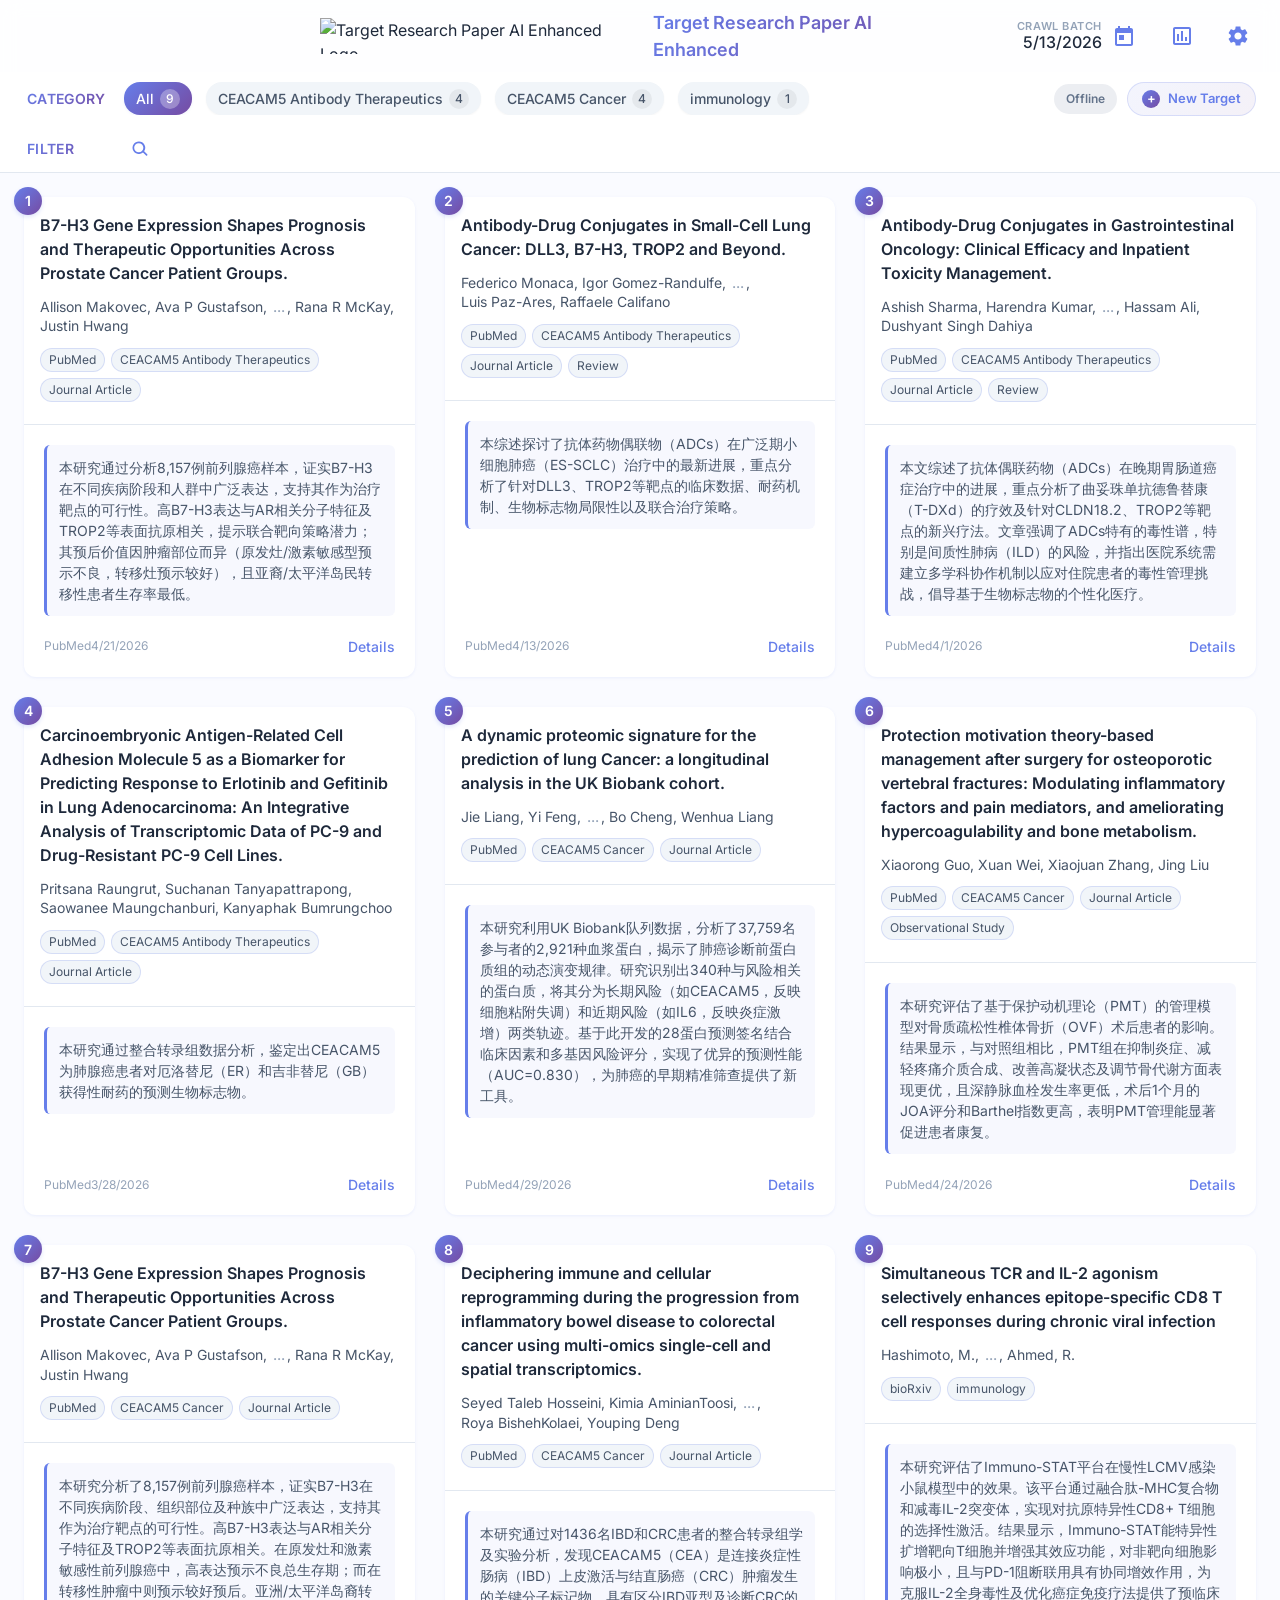
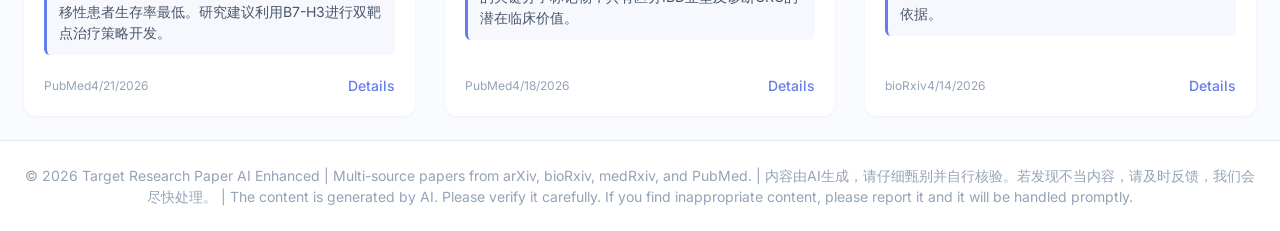
==== commit c5e84c29: "Update project branding and enhance functionality - Changed project name from "Daily Paper AI Enhanc" ====
--- a/index.html
+++ b/index.html
@@ -3,8 +3,8 @@
 <head>
     <meta charset="UTF-8">
     <meta name="viewport" content="width=device-width, initial-scale=1.0">
-    <meta name="description" content="Daily Paper AI Enhanced - multi-source daily research digest">
-    <title>Daily Paper AI Enhanced</title>
+    <meta name="description" content="Target Research Paper AI Enhanced - multi-source daily research digest">
+    <title>Target Research Paper AI Enhanced</title>
     <link rel="icon" type="image/png" href="assets/logo2-removebg-preview.png">
     <link rel="shortcut icon" type="image/png" href="assets/logo2-removebg-preview.png">
     <link rel="stylesheet" href="css/styles.css">
@@ -13,8 +13,8 @@
     <script src="https://cdn.jsdelivr.net/npm/flatpickr"></script>
 
     <!-- Authentication Scripts -->
-    <script src="js/auth-config.js"></script>
-    <script src="js/auth.js"></script>
+    <script src="js/auth-config.js?v=auth-1"></script>
+    <script src="js/auth.js?v=auth-1"></script>
     <!-- Data Source Configuration -->
     <script src="js/data-config.js"></script>
     <script src="js/site-config.js"></script>
@@ -60,15 +60,18 @@
                 
                 <div class="header-center">
                     <a href="index.html" class="site-logo">
-                        <img src="assets/logo2-removebg-preview.png" alt="Daily Paper AI Enhanced Logo" class="logo-image" data-site-logo-alt>
-                        <span class="site-title" data-site-title>Daily Paper AI Enhanced</span>
+                        <img src="assets/logo2-removebg-preview.png" alt="Target Research Paper AI Enhanced Logo" class="logo-image" data-site-logo-alt>
+                        <span class="site-title" data-site-title>Target Research Paper AI Enhanced</span>
                     </a>
                 </div>
                 
                 <div class="header-controls">
                     <div class="date-selector">
                         <div class="date-display">
-                            <span id="currentDate">Loading...</span>
+                            <div class="date-meta">
+                                <span class="date-caption" id="currentDateCaption">Latest crawl batch</span>
+                                <span id="currentDate">Loading crawl date...</span>
+                            </div>
                             <button id="calendarButton" class="icon-button">
                                 <svg width="24" height="24" viewBox="0 0 24 24" fill="none" xmlns="http://www.w3.org/2000/svg">
                                     <path d="M19 4H18V2H16V4H8V2H6V4H5C3.89 4 3.01 4.9 3.01 6L3 20C3 21.1 3.89 22 5 22H19C20.1 22 21 21.1 21 20V6C21 4.9 20.1 4 19 4ZM19 20H5V9H19V20ZM7 11H12V16H7V11Z" fill="currentColor"/>
@@ -109,6 +112,13 @@
                     <div class="category-scroll">
                         <button class="category-button active" data-category="all">All</button>
                         <!-- 分类按钮将通过 JavaScript 动态生成 -->
+                    </div>
+                    <div class="category-actions">
+                        <div id="inlineJobStatus" class="inline-status-pill">Idle</div>
+                        <button id="openTargetStudio" class="category-action-button">
+                            <span class="action-plus">+</span>
+                            <span>New Target</span>
+                        </button>
                     </div>
                 </div>
                 <!-- Filter Tag Container -->
@@ -137,9 +147,9 @@
             <div class="date-picker-modal" id="datePickerModal">
                 <div class="date-picker-content">
                     <div class="date-picker-body">
-                        <h3 class="date-picker-title">Select Date</h3>
+                        <h3 class="date-picker-title">Select Crawl Date</h3>
                         <div class="flatpickr-container">
-                            <input type="text" id="datepicker" placeholder="Select Date" data-input>
+                            <input type="text" id="datepicker" placeholder="Select Crawl Date" data-input>
                         </div>
                         <div class="date-range-selector">
                             <span class="toggle-label">Range</span>
@@ -152,6 +162,126 @@
                 </div>
             </div>
 
+            <div class="target-studio-modal" id="targetStudioModal">
+                <div class="target-studio-panel">
+                    <div class="target-studio-header">
+                        <div>
+                            <p class="target-studio-eyebrow">Target Studio</p>
+                            <h3>新增靶点类别</h3>
+                            <p class="target-studio-copy">这里配置的是当前研究主题的抓取范围、研究模式和自动化分析参数。保存后可以直接启动抓取或运行完整流程。</p>
+                        </div>
+                        <button id="closeTargetStudio" class="icon-button" title="Close">
+                            <svg width="24" height="24" viewBox="0 0 24 24" fill="none" xmlns="http://www.w3.org/2000/svg">
+                                <path d="M19 6.41L17.59 5L12 10.59L6.41 5L5 6.41L10.59 12L5 17.59L6.41 19L12 13.41L17.59 19L19 17.59L13.41 12L19 6.41Z" fill="currentColor"/>
+                            </svg>
+                        </button>
+                    </div>
+
+                    <div class="target-studio-body">
+                        <div class="target-studio-grid">
+                            <label class="studio-field">
+                                <span>Target</span>
+                                <input id="studioTargetInput" class="settings-inline-input" placeholder="例如：PD-L1 / EGFR / KRAS">
+                                <small>只输入一个核心靶点，AI 会自动扩展别名、基因名和相关命名。</small>
+                            </label>
+
+                            <label class="studio-field">
+                                <span>Disease</span>
+                                <input id="studioDiseaseInput" class="settings-inline-input" placeholder="例如：non-small cell lung cancer（可选）">
+                                <small>可选填写疾病、适应症或研究场景；不填时会按靶点和研究模式生成更通用的方案。</small>
+                            </label>
+
+                            <label class="studio-field">
+                                <span>Research Focus</span>
+                                <select id="studioResearchFocus" class="settings-inline-input">
+                                    <option value="antibody_therapeutics">Antibody Therapeutics</option>
+                                    <option value="adc">ADC</option>
+                                    <option value="bispecific_antibody">Bispecific Antibody</option>
+                                    <option value="general_target_biology">General Target Biology</option>
+                                </select>
+                                <small>默认按抗体药方向生成检索策略，并在保存配置时自动强化后端过滤。</small>
+                            </label>
+
+                            <label class="studio-field">
+                                <span>Paper Sources</span>
+                                <div class="source-multiselect" id="studioSourceMultiselect">
+                                    <button id="studioSourceTrigger" type="button" class="source-trigger" aria-expanded="false">
+                                        <span id="studioSourceSummary">Select sources</span>
+                                        <span class="source-trigger-icon">▾</span>
+                                    </button>
+                                    <div class="source-dropdown" id="studioSourceDropdown">
+                                        <label class="source-option">
+                                            <input type="checkbox" value="pubmed">
+                                            <span>PubMed</span>
+                                        </label>
+                                        <label class="source-option">
+                                            <input type="checkbox" value="biorxiv">
+                                            <span>bioRxiv</span>
+                                        </label>
+                                        <label class="source-option">
+                                            <input type="checkbox" value="medrxiv">
+                                            <span>medRxiv</span>
+                                        </label>
+                                        <label class="source-option">
+                                            <input type="checkbox" value="arxiv">
+                                            <span>arXiv</span>
+                                        </label>
+                                    </div>
+                                </div>
+                                <small>改成勾选模式。默认沿用当前配置，也可以只保留 `PubMed` 先验证方向。</small>
+                            </label>
+
+                            <label class="studio-field">
+                                <span>Lookback Days</span>
+                                <input id="studioLookbackDays" type="number" min="1" step="1" class="settings-inline-input" placeholder="30">
+                                <small>控制预印本和 PubMed 的回溯时间窗口。</small>
+                            </label>
+
+                            <div class="studio-action-card studio-field-span-2">
+                                <span>AI Research Plan</span>
+                                <p>输入 `Target`，并按需补充 `Disease` 后，使用你配置的大模型自动生成研究类别名、Target Terms、Supporting Terms 和 PubMed Query。</p>
+                                <button id="generateTargetPlan" class="button primary">Generate With AI</button>
+                            </div>
+
+                            <label class="studio-field studio-field-span-2">
+                                <span>Category Preview</span>
+                                <input id="studioCategoryLabel" class="settings-inline-input" placeholder="AI 生成后会显示研究类别名">
+                                <small>保存时会写入后端 `pubmed.label`，同时也会作为前端类别标签使用。</small>
+                            </label>
+
+                            <label class="studio-field studio-field-span-2">
+                                <span>Target Terms</span>
+                                <textarea id="studioCoreTerms" class="settings-inline-input studio-textarea" placeholder="每行一个核心靶点词，例如：&#10;PD-L1&#10;CD274&#10;Programmed Death-Ligand 1"></textarea>
+                                <small>由 AI 生成的第一组硬过滤词，通常是靶点名、别名、基因名。你也可以继续微调。</small>
+                            </label>
+
+                            <label class="studio-field studio-field-span-2">
+                                <span>Supporting Terms</span>
+                                <textarea id="studioSupportTerms" class="settings-inline-input studio-textarea" placeholder="每行一个辅助词，例如：&#10;antibody&#10;atezolizumab&#10;durvalumab"></textarea>
+                                <small>由 AI 生成的第二组硬过滤词，适合填疾病、药名、抗体、机制词。若选择抗体药模式，保存时系统还会自动补一组抗体模态硬过滤词。</small>
+                            </label>
+
+                            <label class="studio-field studio-field-span-2">
+                                <span>PubMed Query</span>
+                                <textarea id="studioPubmedQuery" class="settings-inline-input studio-query" placeholder="AI 生成后会显示 PubMed 检索式"></textarea>
+                                <small>这里仍然可以手动修正，但默认由 AI 按靶点与疾病自动生成。</small>
+                            </label>
+                        </div>
+
+                        <div class="target-studio-actions">
+                            <button id="saveTargetStudio" class="button">Save Target Config</button>
+                            <button id="runTargetCrawl" class="button">Start Crawl Only</button>
+                            <button id="runTargetFull" class="button primary">Start Automated Analysis</button>
+                        </div>
+
+                        <div class="target-studio-footnote">
+                            <strong>说明：</strong> `Start Automated Analysis` 会执行完整流程：抓取、去重、AI 总结、Markdown 和文件索引更新。<br>
+                            如果你只想先验证靶点词是否合理，先点 `Start Crawl Only`。
+                        </div>
+                    </div>
+                </div>
+            </div>
+
             <div class="paper-container" id="paperContainer">
                 <div class="loading-container">
                     <div class="loading-spinner"></div>
@@ -209,7 +339,7 @@
     
     <footer>
         <div class="footer-content">
-            <p>&copy; 2025 <span data-site-title>Daily Paper AI Enhanced</span> | Multi-source papers from <span data-source-summary>arXiv, bioRxiv, medRxiv, and PubMed</span>. | 内容由AI生成，请仔细甄别并自行核验。若发现不当内容，请及时反馈，我们会尽快处理。 | The content is generated by AI. Please verify it carefully. If you find inappropriate content, please report it and it will be handled promptly.</p>
+            <p>&copy; 2026 <span data-site-title>Target Research Paper AI Enhanced</span> | Multi-source papers from <span data-source-summary>arXiv, bioRxiv, medRxiv, and PubMed</span>. | 内容由AI生成，请仔细甄别并自行核验。若发现不当内容，请及时反馈，我们会尽快处理。 | The content is generated by AI. Please verify it carefully. If you find inappropriate content, please report it and it will be handled promptly.</p>
         </div>
     </footer>
 
@@ -220,6 +350,6 @@
         </svg>
     </button>
 
-    <script src="js/app.js?v=1.0.1"></script>
+    <script src="js/app.js?v=1.0.4"></script>
 </body>
 </html> 
--- a/css/styles.css
+++ b/css/styles.css
@@ -299,6 +299,22 @@
   color: var(--text-color);
 }
 
+.date-meta {
+  display: flex;
+  flex-direction: column;
+  align-items: flex-end;
+  gap: 2px;
+  line-height: 1.1;
+}
+
+.date-caption {
+  font-size: 11px;
+  font-weight: 600;
+  letter-spacing: 0.05em;
+  text-transform: uppercase;
+  color: var(--text-tertiary);
+}
+
 /* 类别导航栏 */
 .category-nav {
   background-color: rgba(255, 255, 255, 0.8);
@@ -324,6 +340,82 @@
   padding: 10px 24px 5px 24px; /* 减少上下内边距 */
   margin: 0 auto; /* 居中显示 */
   position: relative;
+}
+
+.category-actions {
+  display: flex;
+  align-items: center;
+  gap: 10px;
+  margin-left: 16px;
+  flex-shrink: 0;
+}
+
+.inline-status-pill {
+  display: inline-flex;
+  align-items: center;
+  justify-content: center;
+  min-height: 30px;
+  padding: 6px 12px;
+  border-radius: 999px;
+  background: rgba(148, 163, 184, 0.14);
+  color: var(--text-secondary);
+  font-size: 12px;
+  font-weight: 600;
+  white-space: nowrap;
+}
+
+.inline-status-pill.running {
+  background: rgba(102, 126, 234, 0.16);
+  color: var(--primary-color);
+}
+
+.inline-status-pill.success {
+  background: rgba(16, 185, 129, 0.14);
+  color: #059669;
+}
+
+.inline-status-pill.error {
+  background: rgba(239, 68, 68, 0.12);
+  color: #dc2626;
+}
+
+.inline-status-pill.offline {
+  background: rgba(148, 163, 184, 0.18);
+  color: #64748b;
+}
+
+.category-action-button {
+  display: inline-flex;
+  align-items: center;
+  gap: 8px;
+  padding: 6px 14px;
+  border-radius: 999px;
+  border: 1px solid rgba(102, 126, 234, 0.2);
+  background: linear-gradient(135deg, rgba(102, 126, 234, 0.08), rgba(118, 75, 162, 0.08));
+  color: var(--primary-color);
+  font-size: 13px;
+  font-weight: 600;
+  transition: var(--transition);
+  white-space: nowrap;
+}
+
+.category-action-button:hover {
+  transform: translateY(-1px);
+  box-shadow: var(--shadow-sm);
+  border-color: rgba(102, 126, 234, 0.3);
+}
+
+.action-plus {
+  display: inline-flex;
+  align-items: center;
+  justify-content: center;
+  width: 18px;
+  height: 18px;
+  border-radius: 50%;
+  background: var(--gradient-primary);
+  color: white;
+  font-size: 13px;
+  line-height: 1;
 }
 
 .category-nav-label, .filter-nav-label {
@@ -2326,3 +2418,383 @@
   display: flex;
   align-items: center;
 }
+
+.target-studio-modal {
+  position: fixed;
+  inset: 0;
+  display: none;
+  align-items: center;
+  justify-content: center;
+  padding: 28px;
+  background: rgba(15, 23, 42, 0.46);
+  backdrop-filter: blur(10px);
+  -webkit-backdrop-filter: blur(10px);
+  z-index: 1400;
+}
+
+.target-studio-modal.active {
+  display: flex;
+}
+
+.target-studio-panel {
+  width: min(1080px, 100%);
+  max-height: calc(100vh - 56px);
+  overflow: auto;
+  border-radius: 28px;
+  background:
+    radial-gradient(circle at top right, rgba(118, 75, 162, 0.14), transparent 34%),
+    linear-gradient(180deg, rgba(255, 255, 255, 0.98), rgba(248, 250, 255, 0.98));
+  box-shadow: 0 32px 80px rgba(15, 23, 42, 0.22);
+}
+
+.target-studio-header {
+  display: flex;
+  align-items: flex-start;
+  justify-content: space-between;
+  gap: 20px;
+  padding: 28px 32px 16px;
+}
+
+.target-studio-header h3 {
+  font-size: 30px;
+  line-height: 1.1;
+  margin-bottom: 10px;
+}
+
+.target-studio-eyebrow {
+  margin-bottom: 10px;
+  color: var(--primary-color);
+  font-size: 12px;
+  font-weight: 700;
+  letter-spacing: 0.08em;
+  text-transform: uppercase;
+}
+
+.target-studio-copy {
+  max-width: 760px;
+  color: var(--text-secondary);
+  font-size: 15px;
+}
+
+.target-studio-body {
+  padding: 0 32px 32px;
+}
+
+.target-studio-grid {
+  display: grid;
+  grid-template-columns: repeat(2, minmax(0, 1fr));
+  gap: 18px;
+}
+
+.studio-field {
+  display: flex;
+  flex-direction: column;
+  gap: 10px;
+}
+
+.studio-field span {
+  font-size: 13px;
+  font-weight: 700;
+  color: var(--text-color);
+}
+
+.studio-field small {
+  color: var(--text-tertiary);
+  font-size: 12px;
+  line-height: 1.5;
+}
+
+.studio-field-span-2 {
+  grid-column: span 2;
+}
+
+.settings-inline-input {
+  width: 100%;
+  border: 1px solid var(--border-color);
+  border-radius: 16px;
+  padding: 14px 16px;
+  background: rgba(255, 255, 255, 0.92);
+  color: var(--text-color);
+  font-size: 14px;
+  transition: var(--transition);
+}
+
+.settings-inline-input:focus {
+  outline: none;
+  border-color: rgba(102, 126, 234, 0.5);
+  box-shadow: 0 0 0 4px rgba(102, 126, 234, 0.1);
+}
+
+.source-multiselect {
+  position: relative;
+}
+
+.source-trigger {
+  width: 100%;
+  min-height: 52px;
+  display: flex;
+  align-items: center;
+  justify-content: space-between;
+  gap: 12px;
+  border: 1px solid var(--border-color);
+  border-radius: 16px;
+  padding: 14px 16px;
+  background: rgba(255, 255, 255, 0.92);
+  color: var(--text-color);
+  font-size: 14px;
+  transition: var(--transition);
+}
+
+.source-trigger:hover,
+.source-trigger[aria-expanded="true"] {
+  border-color: rgba(102, 126, 234, 0.42);
+  box-shadow: 0 0 0 4px rgba(102, 126, 234, 0.08);
+}
+
+.source-trigger-icon {
+  color: var(--text-tertiary);
+  font-size: 12px;
+}
+
+.source-dropdown {
+  position: absolute;
+  top: calc(100% + 10px);
+  left: 0;
+  right: 0;
+  display: none;
+  padding: 10px;
+  border-radius: 18px;
+  background: rgba(255, 255, 255, 0.98);
+  border: 1px solid rgba(102, 126, 234, 0.14);
+  box-shadow: 0 20px 40px rgba(15, 23, 42, 0.14);
+  z-index: 12;
+}
+
+.source-dropdown.open {
+  display: grid;
+  gap: 8px;
+}
+
+.source-option {
+  display: flex;
+  align-items: center;
+  gap: 10px;
+  padding: 10px 12px;
+  border-radius: 12px;
+  color: var(--text-color);
+  font-size: 14px;
+  cursor: pointer;
+  transition: var(--transition);
+}
+
+.source-option:hover {
+  background: rgba(102, 126, 234, 0.06);
+}
+
+.source-option input {
+  accent-color: var(--primary-color);
+}
+
+.studio-textarea,
+.studio-query {
+  min-height: 132px;
+  resize: vertical;
+  font-family: inherit;
+  line-height: 1.6;
+}
+
+.studio-query {
+  min-height: 156px;
+}
+
+.studio-hint-box {
+  display: flex;
+  align-items: center;
+  min-height: 52px;
+  padding: 14px 16px;
+  border-radius: 16px;
+  background: rgba(102, 126, 234, 0.06);
+  color: var(--text-secondary);
+  font-size: 14px;
+}
+
+.studio-action-card {
+  display: flex;
+  flex-direction: column;
+  gap: 10px;
+  padding: 18px 20px;
+  border-radius: 18px;
+  background: linear-gradient(135deg, rgba(102, 126, 234, 0.08), rgba(118, 75, 162, 0.08));
+  border: 1px solid rgba(102, 126, 234, 0.12);
+}
+
+.studio-action-card span {
+  font-size: 13px;
+  font-weight: 700;
+  color: var(--text-color);
+}
+
+.studio-action-card p {
+  color: var(--text-secondary);
+  font-size: 14px;
+  line-height: 1.6;
+}
+
+.studio-action-card .button {
+  width: fit-content;
+}
+
+.target-studio-status {
+  display: block;
+  margin-top: 22px;
+  padding: 18px 20px;
+  border-radius: 22px;
+  background: rgba(255, 255, 255, 0.74);
+  border: 1px solid rgba(102, 126, 234, 0.12);
+}
+
+.studio-status-copy {
+  color: var(--text-secondary);
+  font-size: 14px;
+  line-height: 1.6;
+}
+
+.target-studio-actions {
+  display: flex;
+  flex-wrap: wrap;
+  gap: 12px;
+  margin-top: 20px;
+}
+
+.target-studio-actions .button {
+  min-height: 42px;
+}
+
+.target-studio-footnote {
+  margin-top: 18px;
+  padding: 16px 18px;
+  border-radius: 18px;
+  background: linear-gradient(135deg, rgba(102, 126, 234, 0.06), rgba(118, 75, 162, 0.06));
+  color: var(--text-secondary);
+  font-size: 13px;
+  line-height: 1.7;
+}
+
+.target-studio-link {
+  display: inline-flex;
+  align-items: center;
+  gap: 6px;
+  margin-top: 14px;
+  color: var(--primary-color);
+  font-size: 13px;
+  font-weight: 600;
+}
+
+.app-notification {
+  position: fixed;
+  right: 22px;
+  bottom: 22px;
+  z-index: 1700;
+  max-width: min(420px, calc(100vw - 28px));
+  padding: 14px 16px;
+  border-radius: 16px;
+  background: rgba(15, 23, 42, 0.92);
+  color: white;
+  box-shadow: 0 16px 40px rgba(15, 23, 42, 0.24);
+  transform: translateY(18px);
+  opacity: 0;
+  transition: opacity 0.2s ease, transform 0.2s ease;
+}
+
+.app-notification.visible {
+  transform: translateY(0);
+  opacity: 1;
+}
+
+.app-notification.success {
+  background: rgba(5, 150, 105, 0.96);
+}
+
+.app-notification.error {
+  background: rgba(220, 38, 38, 0.96);
+}
+
+.app-notification.info {
+  background: rgba(37, 99, 235, 0.96);
+}
+
+@media (max-width: 768px) {
+  .date-meta {
+    align-items: flex-start;
+  }
+
+  .date-caption {
+    font-size: 10px;
+  }
+
+  .category-label-container,
+  .filter-label-container {
+    flex-wrap: wrap;
+    gap: 10px;
+  }
+
+  .category-scroll,
+  .filter-scroll {
+    order: 3;
+    width: 100%;
+  }
+
+  .category-actions {
+    margin-left: auto;
+    width: 100%;
+    justify-content: space-between;
+  }
+
+  .category-action-button {
+    flex: 1;
+    justify-content: center;
+  }
+
+  .target-studio-modal {
+    padding: 12px;
+  }
+
+  .target-studio-panel {
+    max-height: calc(100vh - 24px);
+    border-radius: 22px;
+  }
+
+  .target-studio-header,
+  .target-studio-body {
+    padding-left: 18px;
+    padding-right: 18px;
+  }
+
+  .target-studio-header {
+    padding-top: 20px;
+  }
+
+  .target-studio-header h3 {
+    font-size: 24px;
+  }
+
+  .target-studio-grid {
+    grid-template-columns: 1fr;
+  }
+
+  .studio-field-span-2 {
+    grid-column: span 1;
+  }
+
+  .target-studio-status {
+    padding: 16px;
+  }
+
+  .target-studio-actions {
+    flex-direction: column;
+  }
+
+  .target-studio-actions .button {
+    width: 100%;
+  }
+}
